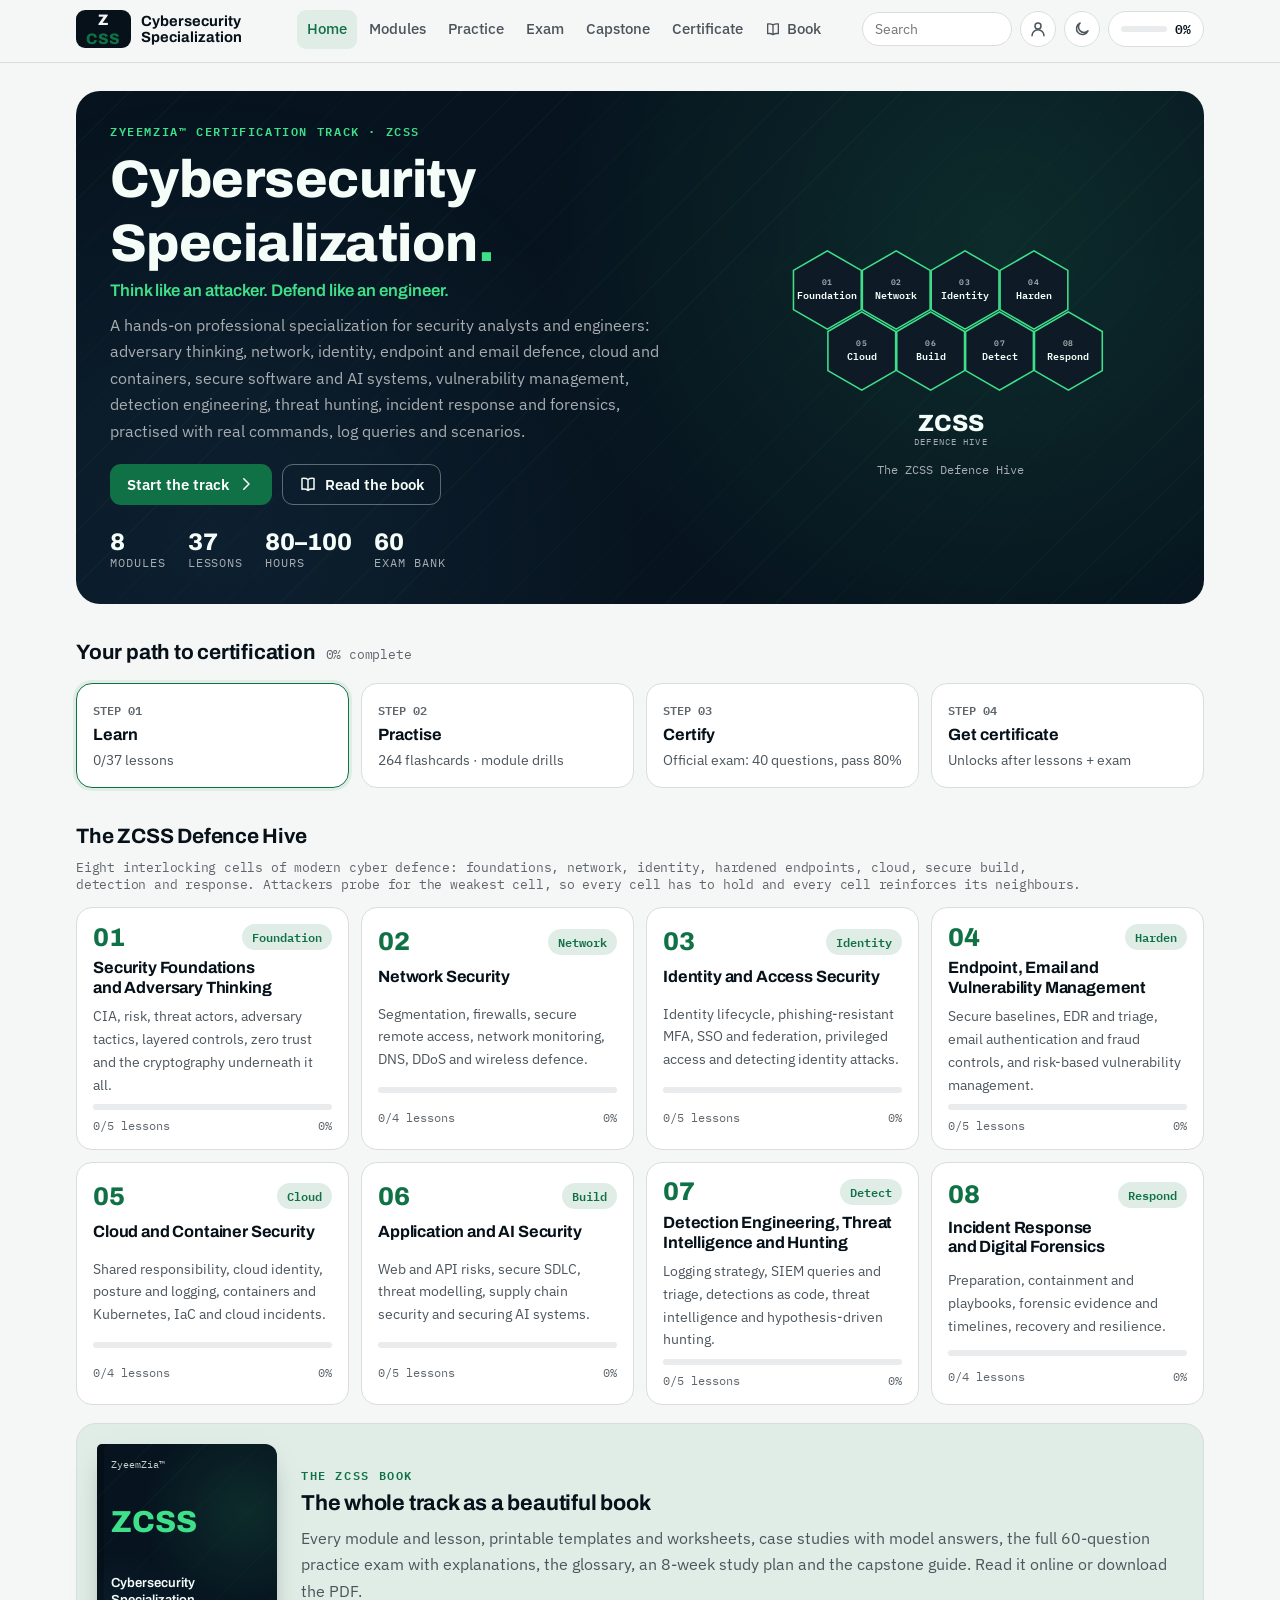
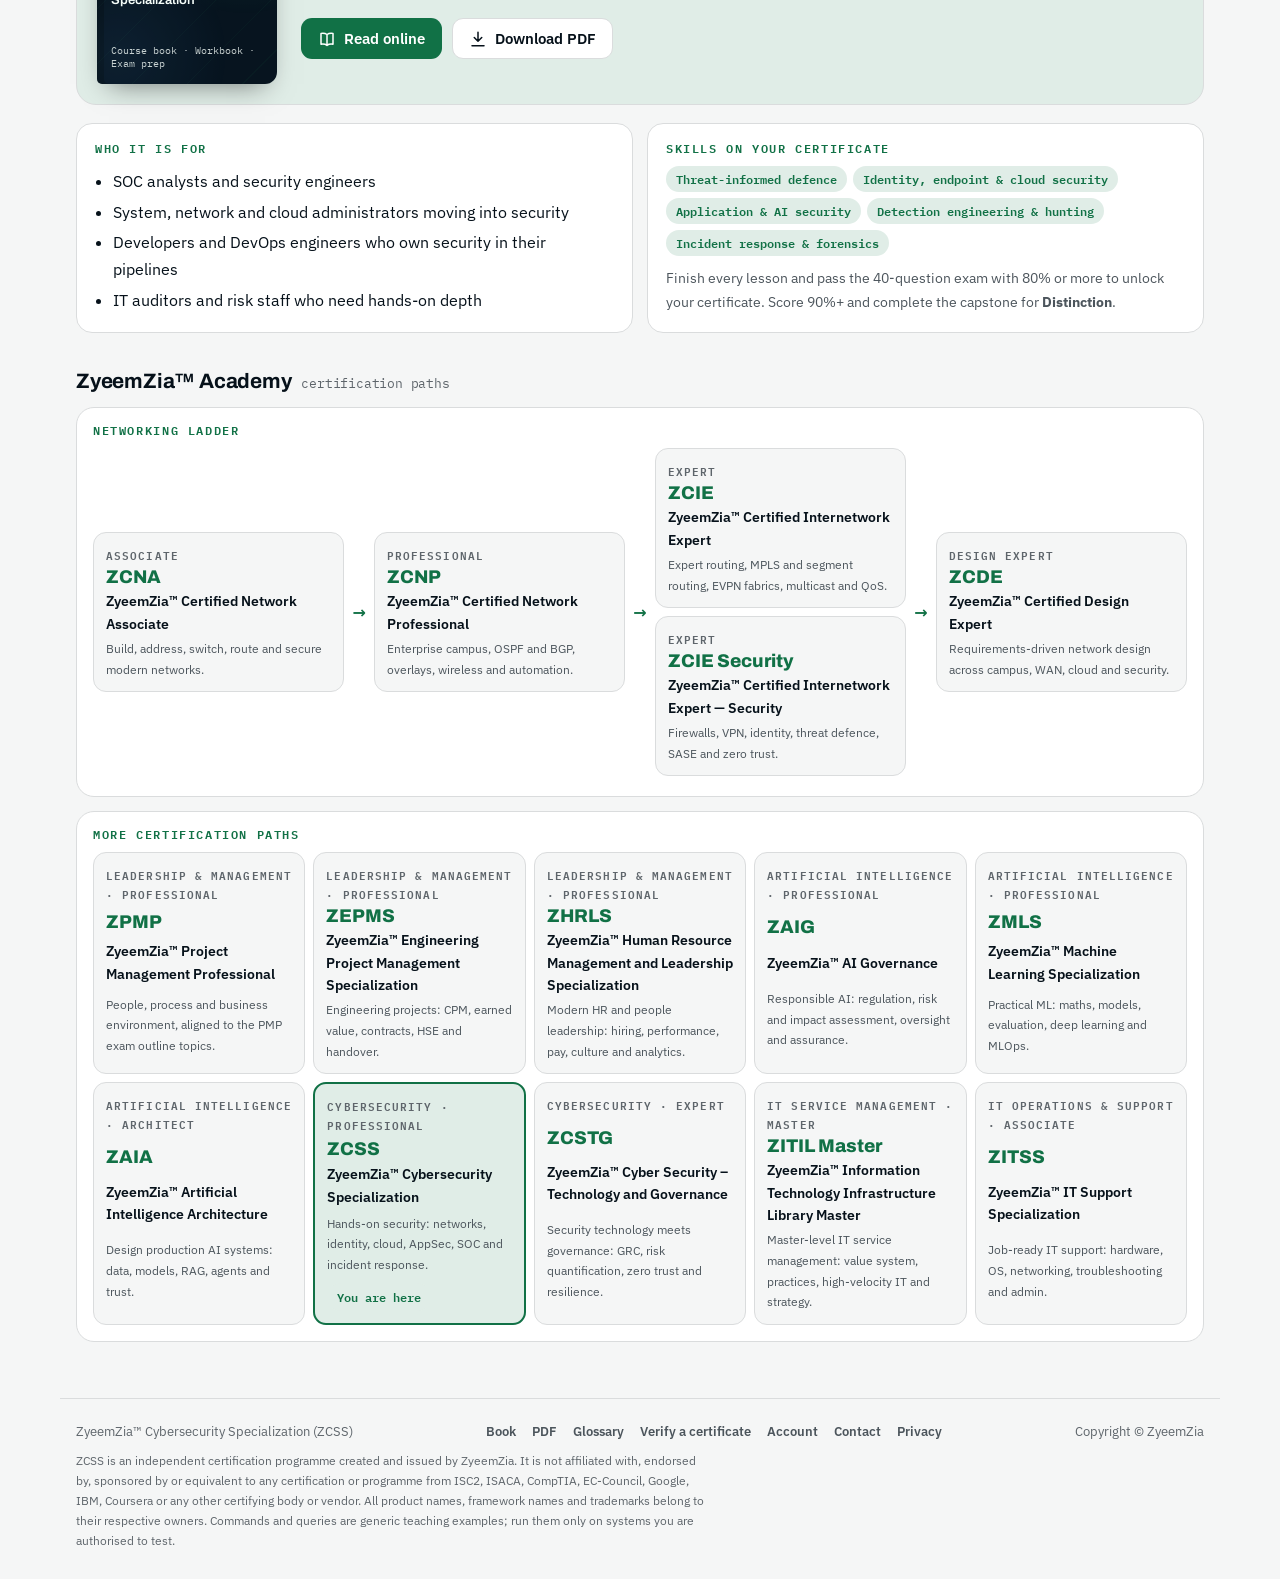
==== index.html @ 27862357 "2026 content refresh: diagrams in lessons and book, key takeaways, faster pages Up-to-date content a" ====
<!doctype html>
<html lang="en">
<head>
<meta charset="utf-8">
<meta name="viewport" content="width=device-width, initial-scale=1, viewport-fit=cover">
<title>ZyeemZia™ Cybersecurity Specialization (ZCSS)</title>
<meta name="description" content="ZyeemZia™ Cybersecurity Specialization (ZCSS): hands-on security for analysts and engineers: networks, identity, cloud, application security, SOC detection, incident response and threat hunting. Free online course, smart book and certificate. Independent programme.">
<meta name="author" content="ZyeemZia">
<meta name="theme-color" content="#07141f">
<link rel="icon" href="favicon.svg" type="image/svg+xml">
<link rel="canonical" href="https://zcss.zyeemzia.com/">
<meta property="og:type" content="website">
<meta property="og:site_name" content="ZyeemZia™ Certification Tracks">
<meta property="og:title" content="ZyeemZia™ Cybersecurity Specialization (ZCSS)">
<meta property="og:description" content="ZyeemZia™ Cybersecurity Specialization (ZCSS): hands-on security for analysts and engineers: networks, identity, cloud, application security, SOC detection, incident response and threat hunting. Free online course, smart book and certificate. Independent programme.">
<meta property="og:url" content="https://zcss.zyeemzia.com/">
<meta property="og:image" content="https://zcss.zyeemzia.com/og-image.png">
<meta property="og:image:width" content="1200">
<meta property="og:image:height" content="630">
<meta name="twitter:card" content="summary_large_image">
<meta name="twitter:image" content="https://zcss.zyeemzia.com/og-image.png">
<script>try{var z=JSON.parse(localStorage.getItem("zcss.v1")||"{}").theme;if(z==="dark"||z==="light")document.documentElement.setAttribute("data-theme",z)}catch(e){}</script>
<link rel="stylesheet" href="fonts.css?v=66d4b9ed12">
<link rel="stylesheet" href="theme.css?v=3387e6bf4c">
<link rel="preload" href="fonts/IBMPlexSans-400-latin-a68a20.woff2" as="font" type="font/woff2" crossorigin>
<link rel="preload" href="fonts/Archivo-600-latin-79dc5e.woff2" as="font" type="font/woff2" crossorigin>
<link rel="stylesheet" href="app.css?v=385b0e401c">
</head>
<body>
<header class="topbar">
  <div class="topbar-in">
    <a class="brand" href="#home" aria-label="ZCSS home"><span class="brand-mark">Z<i>CSS</i></span><span class="brand-text"><b>Cybersecurity Specialization</b><small>ZyeemZia™ Certification Track</small></span></a>
    <nav class="mainnav" id="mainnav" aria-label="Main"></nav>
    <div class="top-tools">
      <form class="search" id="searchForm" role="search"><input id="searchInput" type="search" placeholder="Search" aria-label="Search lessons and terms"></form>
      <a class="icon-btn search-icon" href="#search/" aria-label="Search"><svg viewBox="0 0 24 24" fill="none" stroke="currentColor" stroke-width="2" stroke-linecap="round" aria-hidden="true"><circle cx="11" cy="11" r="7"/><path d="M20 20l-4-4"/></svg></a>
      <a class="icon-btn" id="acctBtn" href="#account" aria-label="Sign in"></a>
      <button class="icon-btn" id="themeBtn" type="button" aria-label="Toggle dark mode"></button>
      <a class="prog-chip" id="progChip" href="#settings" aria-label="Your progress"></a>
    </div>
  </div>
  <div class="read-bar" id="readBar"></div>
</header>
<main id="view" class="view" tabindex="-1"><div class="boot" aria-label="Loading the course"><i></i><i></i><i></i></div></main>
<footer class="site-foot">
  <div class="row"><span>ZyeemZia™ Cybersecurity Specialization (ZCSS)</span><span style="display:flex;gap:16px;flex-wrap:wrap"><a href="book.html" target="_blank" rel="noopener">Book</a><a href="ZCSS-Book.pdf" download>PDF</a><a href="#glossary">Glossary</a><a href="#verify/">Verify a certificate</a><a href="#account">Account</a><a href="#contact">Contact</a><a href="privacy.html">Privacy</a></span><span>Copyright © ZyeemZia</span></div>
  <p class="disc" id="disc"></p>
</footer>
<nav class="tabbar" id="tabbar" aria-label="Main mobile"></nav>
<div class="toast" id="toast" role="status" aria-live="polite" hidden></div>
<script defer src="core.js?v=756f940ff2"></script>
<script defer src="figures.js?v=d0575e00c2"></script>
<script defer src="family.js?v=7f5398b318"></script>
<script defer src="data/track.js?v=8c56081e51"></script>
<script defer src="data/m1-4.js?v=f3a29ea020"></script>
<script defer src="data/m5-8.js?v=4de0c16435"></script>
<script defer src="app.js?v=317a90ee0c"></script>
</body>
</html>
---- fonts.css ----
/* Bundled Google Fonts (SIL Open Font License) for offline use and PDF printing */
@font-face {
  font-family: 'Archivo';
  font-style: normal;
  font-weight: 600;
  font-stretch: 100%;
  font-display: swap;
  src: url(fonts/Archivo-600-latin-ext-20ba07.woff2) format('woff2');
  unicode-range: U+0100-02BA, U+02BD-02C5, U+02C7-02CC, U+02CE-02D7, U+02DD-02FF, U+0304, U+0308, U+0329, U+1D00-1DBF, U+1E00-1E9F, U+1EF2-1EFF, U+2020, U+20A0-20AB, U+20AD-20C4, U+2113, U+2C60-2C7F, U+A720-A7FF;
}
@font-face {
  font-family: 'Archivo';
  font-style: normal;
  font-weight: 600;
  font-stretch: 100%;
  font-display: swap;
  src: url(fonts/Archivo-600-latin-79dc5e.woff2) format('woff2');
  unicode-range: U+0000-00FF, U+0131, U+0152-0153, U+02BB-02BC, U+02C6, U+02DA, U+02DC, U+0304, U+0308, U+0329, U+2000-206F, U+20AC, U+2122, U+2191, U+2193, U+2212, U+2215, U+FEFF, U+FFFD;
}
@font-face {
  font-family: 'Archivo';
  font-style: normal;
  font-weight: 700;
  font-stretch: 100%;
  font-display: swap;
  src: url(fonts/Archivo-600-latin-ext-20ba07.woff2) format('woff2');
  unicode-range: U+0100-02BA, U+02BD-02C5, U+02C7-02CC, U+02CE-02D7, U+02DD-02FF, U+0304, U+0308, U+0329, U+1D00-1DBF, U+1E00-1E9F, U+1EF2-1EFF, U+2020, U+20A0-20AB, U+20AD-20C4, U+2113, U+2C60-2C7F, U+A720-A7FF;
}
@font-face {
  font-family: 'Archivo';
  font-style: normal;
  font-weight: 700;
  font-stretch: 100%;
  font-display: swap;
  src: url(fonts/Archivo-600-latin-79dc5e.woff2) format('woff2');
  unicode-range: U+0000-00FF, U+0131, U+0152-0153, U+02BB-02BC, U+02C6, U+02DA, U+02DC, U+0304, U+0308, U+0329, U+2000-206F, U+20AC, U+2122, U+2191, U+2193, U+2212, U+2215, U+FEFF, U+FFFD;
}
@font-face {
  font-family: 'Archivo';
  font-style: normal;
  font-weight: 800;
  font-stretch: 100%;
  font-display: swap;
  src: url(fonts/Archivo-600-latin-ext-20ba07.woff2) format('woff2');
  unicode-range: U+0100-02BA, U+02BD-02C5, U+02C7-02CC, U+02CE-02D7, U+02DD-02FF, U+0304, U+0308, U+0329, U+1D00-1DBF, U+1E00-1E9F, U+1EF2-1EFF, U+2020, U+20A0-20AB, U+20AD-20C4, U+2113, U+2C60-2C7F, U+A720-A7FF;
}
@font-face {
  font-family: 'Archivo';
  font-style: normal;
  font-weight: 800;
  font-stretch: 100%;
  font-display: swap;
  src: url(fonts/Archivo-600-latin-79dc5e.woff2) format('woff2');
  unicode-range: U+0000-00FF, U+0131, U+0152-0153, U+02BB-02BC, U+02C6, U+02DA, U+02DC, U+0304, U+0308, U+0329, U+2000-206F, U+20AC, U+2122, U+2191, U+2193, U+2212, U+2215, U+FEFF, U+FFFD;
}
@font-face {
  font-family: 'IBM Plex Mono';
  font-style: normal;
  font-weight: 400;
  font-display: swap;
  src: url(fonts/IBMPlexMono-400-latin-ext-7f25d9.woff2) format('woff2');
  unicode-range: U+0100-02BA, U+02BD-02C5, U+02C7-02CC, U+02CE-02D7, U+02DD-02FF, U+0304, U+0308, U+0329, U+1D00-1DBF, U+1E00-1E9F, U+1EF2-1EFF, U+2020, U+20A0-20AB, U+20AD-20C4, U+2113, U+2C60-2C7F, U+A720-A7FF;
}
@font-face {
  font-family: 'IBM Plex Mono';
  font-style: normal;
  font-weight: 400;
  font-display: swap;
  src: url(fonts/IBMPlexMono-400-latin-d196e8.woff2) format('woff2');
  unicode-range: U+0000-00FF, U+0131, U+0152-0153, U+02BB-02BC, U+02C6, U+02DA, U+02DC, U+0304, U+0308, U+0329, U+2000-206F, U+20AC, U+2122, U+2191, U+2193, U+2212, U+2215, U+FEFF, U+FFFD;
}
@font-face {
  font-family: 'IBM Plex Mono';
  font-style: normal;
  font-weight: 600;
  font-display: swap;
  src: url(fonts/IBMPlexMono-600-latin-ext-bf8910.woff2) format('woff2');
  unicode-range: U+0100-02BA, U+02BD-02C5, U+02C7-02CC, U+02CE-02D7, U+02DD-02FF, U+0304, U+0308, U+0329, U+1D00-1DBF, U+1E00-1E9F, U+1EF2-1EFF, U+2020, U+20A0-20AB, U+20AD-20C4, U+2113, U+2C60-2C7F, U+A720-A7FF;
}
@font-face {
  font-family: 'IBM Plex Mono';
  font-style: normal;
  font-weight: 600;
  font-display: swap;
  src: url(fonts/IBMPlexMono-600-latin-9b8270.woff2) format('woff2');
  unicode-range: U+0000-00FF, U+0131, U+0152-0153, U+02BB-02BC, U+02C6, U+02DA, U+02DC, U+0304, U+0308, U+0329, U+2000-206F, U+20AC, U+2122, U+2191, U+2193, U+2212, U+2215, U+FEFF, U+FFFD;
}
@font-face {
  font-family: 'IBM Plex Sans';
  font-style: italic;
  font-weight: 400;
  font-stretch: 100%;
  font-display: swap;
  src: url(fonts/IBMPlexSans-400i-latin-ext-77f5d9.woff2) format('woff2');
  unicode-range: U+0100-02BA, U+02BD-02C5, U+02C7-02CC, U+02CE-02D7, U+02DD-02FF, U+0304, U+0308, U+0329, U+1D00-1DBF, U+1E00-1E9F, U+1EF2-1EFF, U+2020, U+20A0-20AB, U+20AD-20C4, U+2113, U+2C60-2C7F, U+A720-A7FF;
}
@font-face {
  font-family: 'IBM Plex Sans';
  font-style: italic;
  font-weight: 400;
  font-stretch: 100%;
  font-display: swap;
  src: url(fonts/IBMPlexSans-400i-latin-46a3d9.woff2) format('woff2');
  unicode-range: U+0000-00FF, U+0131, U+0152-0153, U+02BB-02BC, U+02C6, U+02DA, U+02DC, U+0304, U+0308, U+0329, U+2000-206F, U+20AC, U+2122, U+2191, U+2193, U+2212, U+2215, U+FEFF, U+FFFD;
}
@font-face {
  font-family: 'IBM Plex Sans';
  font-style: normal;
  font-weight: 400;
  font-stretch: 100%;
  font-display: swap;
  src: url(fonts/IBMPlexSans-400-latin-ext-71c30c.woff2) format('woff2');
  unicode-range: U+0100-02BA, U+02BD-02C5, U+02C7-02CC, U+02CE-02D7, U+02DD-02FF, U+0304, U+0308, U+0329, U+1D00-1DBF, U+1E00-1E9F, U+1EF2-1EFF, U+2020, U+20A0-20AB, U+20AD-20C4, U+2113, U+2C60-2C7F, U+A720-A7FF;
}
@font-face {
  font-family: 'IBM Plex Sans';
  font-style: normal;
  font-weight: 400;
  font-stretch: 100%;
  font-display: swap;
  src: url(fonts/IBMPlexSans-400-latin-a68a20.woff2) format('woff2');
  unicode-range: U+0000-00FF, U+0131, U+0152-0153, U+02BB-02BC, U+02C6, U+02DA, U+02DC, U+0304, U+0308, U+0329, U+2000-206F, U+20AC, U+2122, U+2191, U+2193, U+2212, U+2215, U+FEFF, U+FFFD;
}
@font-face {
  font-family: 'IBM Plex Sans';
  font-style: normal;
  font-weight: 500;
  font-stretch: 100%;
  font-display: swap;
  src: url(fonts/IBMPlexSans-400-latin-ext-71c30c.woff2) format('woff2');
  unicode-range: U+0100-02BA, U+02BD-02C5, U+02C7-02CC, U+02CE-02D7, U+02DD-02FF, U+0304, U+0308, U+0329, U+1D00-1DBF, U+1E00-1E9F, U+1EF2-1EFF, U+2020, U+20A0-20AB, U+20AD-20C4, U+2113, U+2C60-2C7F, U+A720-A7FF;
}
@font-face {
  font-family: 'IBM Plex Sans';
  font-style: normal;
  font-weight: 500;
  font-stretch: 100%;
  font-display: swap;
  src: url(fonts/IBMPlexSans-400-latin-a68a20.woff2) format('woff2');
  unicode-range: U+0000-00FF, U+0131, U+0152-0153, U+02BB-02BC, U+02C6, U+02DA, U+02DC, U+0304, U+0308, U+0329, U+2000-206F, U+20AC, U+2122, U+2191, U+2193, U+2212, U+2215, U+FEFF, U+FFFD;
}
@font-face {
  font-family: 'IBM Plex Sans';
  font-style: normal;
  font-weight: 600;
  font-stretch: 100%;
  font-display: swap;
  src: url(fonts/IBMPlexSans-400-latin-ext-71c30c.woff2) format('woff2');
  unicode-range: U+0100-02BA, U+02BD-02C5, U+02C7-02CC, U+02CE-02D7, U+02DD-02FF, U+0304, U+0308, U+0329, U+1D00-1DBF, U+1E00-1E9F, U+1EF2-1EFF, U+2020, U+20A0-20AB, U+20AD-20C4, U+2113, U+2C60-2C7F, U+A720-A7FF;
}
@font-face {
  font-family: 'IBM Plex Sans';
  font-style: normal;
  font-weight: 600;
  font-stretch: 100%;
  font-display: swap;
  src: url(fonts/IBMPlexSans-400-latin-a68a20.woff2) format('woff2');
  unicode-range: U+0000-00FF, U+0131, U+0152-0153, U+02BB-02BC, U+02C6, U+02DA, U+02DC, U+0304, U+0308, U+0329, U+2000-206F, U+20AC, U+2122, U+2191, U+2193, U+2212, U+2215, U+FEFF, U+FFFD;
}
@font-face {
  font-family: 'IBM Plex Sans';
  font-style: normal;
  font-weight: 700;
  font-stretch: 100%;
  font-display: swap;
  src: url(fonts/IBMPlexSans-400-latin-ext-71c30c.woff2) format('woff2');
  unicode-range: U+0100-02BA, U+02BD-02C5, U+02C7-02CC, U+02CE-02D7, U+02DD-02FF, U+0304, U+0308, U+0329, U+1D00-1DBF, U+1E00-1E9F, U+1EF2-1EFF, U+2020, U+20A0-20AB, U+20AD-20C4, U+2113, U+2C60-2C7F, U+A720-A7FF;
}
@font-face {
  font-family: 'IBM Plex Sans';
  font-style: normal;
  font-weight: 700;
  font-stretch: 100%;
  font-display: swap;
  src: url(fonts/IBMPlexSans-400-latin-a68a20.woff2) format('woff2');
  unicode-range: U+0000-00FF, U+0131, U+0152-0153, U+02BB-02BC, U+02C6, U+02DA, U+02DC, U+0304, U+0308, U+0329, U+2000-206F, U+20AC, U+2122, U+2191, U+2193, U+2212, U+2215, U+FEFF, U+FFFD;
}
@font-face {
  font-family: 'Sora';
  font-style: normal;
  font-weight: 500;
  font-display: swap;
  src: url(fonts/Sora-500-latin-ext-f9e5e3.woff2) format('woff2');
  unicode-range: U+0100-02BA, U+02BD-02C5, U+02C7-02CC, U+02CE-02D7, U+02DD-02FF, U+0304, U+0308, U+0329, U+1D00-1DBF, U+1E00-1E9F, U+1EF2-1EFF, U+2020, U+20A0-20AB, U+20AD-20C4, U+2113, U+2C60-2C7F, U+A720-A7FF;
}
@font-face {
  font-family: 'Sora';
  font-style: normal;
  font-weight: 500;
  font-display: swap;
  src: url(fonts/Sora-500-latin-4fa0aa.woff2) format('woff2');
  unicode-range: U+0000-00FF, U+0131, U+0152-0153, U+02BB-02BC, U+02C6, U+02DA, U+02DC, U+0304, U+0308, U+0329, U+2000-206F, U+20AC, U+2122, U+2191, U+2193, U+2212, U+2215, U+FEFF, U+FFFD;
}
@font-face {
  font-family: 'Sora';
  font-style: normal;
  font-weight: 600;
  font-display: swap;
  src: url(fonts/Sora-500-latin-ext-f9e5e3.woff2) format('woff2');
  unicode-range: U+0100-02BA, U+02BD-02C5, U+02C7-02CC, U+02CE-02D7, U+02DD-02FF, U+0304, U+0308, U+0329, U+1D00-1DBF, U+1E00-1E9F, U+1EF2-1EFF, U+2020, U+20A0-20AB, U+20AD-20C4, U+2113, U+2C60-2C7F, U+A720-A7FF;
}
@font-face {
  font-family: 'Sora';
  font-style: normal;
  font-weight: 600;
  font-display: swap;
  src: url(fonts/Sora-500-latin-4fa0aa.woff2) format('woff2');
  unicode-range: U+0000-00FF, U+0131, U+0152-0153, U+02BB-02BC, U+02C6, U+02DA, U+02DC, U+0304, U+0308, U+0329, U+2000-206F, U+20AC, U+2122, U+2191, U+2193, U+2212, U+2215, U+FEFF, U+FFFD;
}
@font-face {
  font-family: 'Sora';
  font-style: normal;
  font-weight: 700;
  font-display: swap;
  src: url(fonts/Sora-500-latin-ext-f9e5e3.woff2) format('woff2');
  unicode-range: U+0100-02BA, U+02BD-02C5, U+02C7-02CC, U+02CE-02D7, U+02DD-02FF, U+0304, U+0308, U+0329, U+1D00-1DBF, U+1E00-1E9F, U+1EF2-1EFF, U+2020, U+20A0-20AB, U+20AD-20C4, U+2113, U+2C60-2C7F, U+A720-A7FF;
}
@font-face {
  font-family: 'Sora';
  font-style: normal;
  font-weight: 700;
  font-display: swap;
  src: url(fonts/Sora-500-latin-4fa0aa.woff2) format('woff2');
  unicode-range: U+0000-00FF, U+0131, U+0152-0153, U+02BB-02BC, U+02C6, U+02DA, U+02DC, U+0304, U+0308, U+0329, U+2000-206F, U+20AC, U+2122, U+2191, U+2193, U+2212, U+2215, U+FEFF, U+FFFD;
}
@font-face {
  font-family: 'Sora';
  font-style: normal;
  font-weight: 800;
  font-display: swap;
  src: url(fonts/Sora-500-latin-ext-f9e5e3.woff2) format('woff2');
  unicode-range: U+0100-02BA, U+02BD-02C5, U+02C7-02CC, U+02CE-02D7, U+02DD-02FF, U+0304, U+0308, U+0329, U+1D00-1DBF, U+1E00-1E9F, U+1EF2-1EFF, U+2020, U+20A0-20AB, U+20AD-20C4, U+2113, U+2C60-2C7F, U+A720-A7FF;
}
@font-face {
  font-family: 'Sora';
  font-style: normal;
  font-weight: 800;
  font-display: swap;
  src: url(fonts/Sora-500-latin-4fa0aa.woff2) format('woff2');
  unicode-range: U+0000-00FF, U+0131, U+0152-0153, U+02BB-02BC, U+02C6, U+02DA, U+02DC, U+0304, U+0308, U+0329, U+2000-206F, U+20AC, U+2122, U+2191, U+2193, U+2212, U+2215, U+FEFF, U+FFFD;
}
---- theme.css ----
/* ZCSS — "cyber hex": midnight navy, terminal green and electric blue; hex-grid motif. */
:root {
  --bg: #f5f6f6; --surface: #ffffff; --surface-2: #eaebec; --ink: #06111a; --ink-2: #4c555c; --ink-3: #5e656b; --line: #dadcdd;
  --accent: #117146; --accent-ink: #ffffff; --accent-soft: #e0ede7; --accent-2: #1f5f9e; --accent-2-soft: #e0e9f1;
  --good: #1d7a4b; --good-soft: #dcf1e4; --bad: #b42a2a; --bad-soft: #f9e2e0; --warn: #b77800; --warn-soft: #fbefd3; --on-status: #ffffff;
  --hero-bg: #07141f; --hero-ink: #f5fdf9; --hero-ink-2: #a8adb1; --hero-accent: #3ee08a;
  --motif: radial-gradient(circle at 82% 28%, rgba(62,224,138,0.24), transparent 46%), radial-gradient(circle at 12% 88%, rgba(90,176,255,0.16), transparent 42%), repeating-linear-gradient(135deg, transparent 0 38px, rgba(62,224,138,0.07) 38px 39px);
  --sg-line: #39434c; --sg-accent: #3ee08a; --sg-accent-2: #5ab0ff; --sg-node: #0e1b26; --sg-ink: #f5fdf9; --sg-ink-2: #a8adb1;
  --f-display: "Archivo", "IBM Plex Sans", "Segoe UI", sans-serif; --f-body: "IBM Plex Sans", "Segoe UI", system-ui, sans-serif; --f-mono: "IBM Plex Mono", Consolas, monospace;
  --radius: 16px;
}
@media (prefers-color-scheme: dark) {
  :root:not([data-theme="light"]) {
  --bg: #040b11; --surface: #061019; --surface-2: #13202a; --ink: #f3fdf8; --ink-2: #b0b4b7; --ink-3: #868c92; --line: #25303a;
  --accent: #3ee08a; --accent-ink: #040b11; --accent-soft: #103629; --accent-2: #5ab0ff; --accent-2-soft: #122537;
  --good: #5bd39a; --good-soft: #10301f; --bad: #ff7a7a; --bad-soft: #3a1616; --warn: #f2b84c; --warn-soft: #3a2c10; --on-status: #040b11;
  color-scheme: dark;
  }
}
:root[data-theme="dark"] {
  --bg: #040b11; --surface: #061019; --surface-2: #13202a; --ink: #f3fdf8; --ink-2: #b0b4b7; --ink-3: #868c92; --line: #25303a;
  --accent: #3ee08a; --accent-ink: #040b11; --accent-soft: #103629; --accent-2: #5ab0ff; --accent-2-soft: #122537;
  --good: #5bd39a; --good-soft: #10301f; --bad: #ff7a7a; --bad-soft: #3a1616; --warn: #f2b84c; --warn-soft: #3a2c10; --on-status: #040b11;
  color-scheme: dark;
}
.hero h1, .mod-num, .mod-big, .bb-cover b { font-stretch: 112%; }
---- app.css ----
/* ZyeemZia certification engine — site styles. Colours and faces come from theme.css (per track). */
* { box-sizing: border-box; }
[hidden] { display: none !important; }
html { -webkit-text-size-adjust: 100%; }
body { margin: 0; background: var(--bg); color: var(--ink); font: 16px/1.65 var(--f-body); }
a { color: var(--accent); }
button { font: inherit; color: inherit; }
:focus-visible { outline: 3px solid var(--accent-2); outline-offset: 2px; border-radius: 6px; }
h1, h2, h3, h4 { margin: 0; line-height: 1.2; text-wrap: balance; font-family: var(--f-display); letter-spacing: -.01em; }
p { margin: 0; }
code { font: .9em var(--f-mono); background: var(--surface-2); padding: 1px 6px; border-radius: 5px; }
.muted { color: var(--ink-2); }
.eyebrow { font: 600 .72rem/1.2 var(--f-mono); letter-spacing: .14em; text-transform: uppercase; color: var(--accent); }

/* ---------- chrome ---------- */
.topbar { position: sticky; top: 0; padding-top: env(safe-area-inset-top, 0px); z-index: 30; background: color-mix(in srgb, var(--bg) 88%, transparent); backdrop-filter: blur(10px) saturate(1.3); -webkit-backdrop-filter: blur(10px) saturate(1.3); border-bottom: 1px solid var(--line); }
.topbar-in { max-width: 1160px; margin: 0 auto; display: flex; align-items: center; gap: 16px; padding-block: 10px; padding-left: max(16px, env(safe-area-inset-left, 0px)); padding-right: max(16px, env(safe-area-inset-right, 0px)); }
.brand { display: flex; align-items: center; gap: 10px; text-decoration: none; color: var(--ink); flex-shrink: 0; }
.brand-mark { height: 38px; padding: 0 10px; display: grid; place-items: center; background: var(--ink); color: var(--bg); font: 800 .95rem var(--f-display); letter-spacing: .04em; border-radius: 9px; }
.brand-mark i { font-style: normal; color: var(--accent); }
.brand-text { display: flex; flex-direction: column; line-height: 1.15; }
.brand-text b { font: 700 .92rem var(--f-display); }
.brand-text small { font: 500 .7rem var(--f-mono); color: var(--ink-2); letter-spacing: .04em; }
.mainnav { display: flex; gap: 2px; margin-left: 8px; }
.mainnav a { text-decoration: none; color: var(--ink-2); padding: 7px 10px; border-radius: 9px; font-weight: 500; font-size: .93rem; white-space: nowrap; display: inline-flex; gap: 6px; align-items: center; }
.mainnav a:hover { background: var(--surface-2); color: var(--ink); }
.mainnav a[aria-current="page"] { color: var(--accent); background: var(--accent-soft); }
.mainnav svg { width: 16px; height: 16px; }
.top-tools { margin-left: auto; display: flex; gap: 8px; align-items: center; }
.icon-btn { width: 36px; height: 36px; border-radius: 50%; border: 1px solid var(--line); background: var(--surface); display: grid; place-items: center; cursor: pointer; color: var(--ink-2); }
.icon-btn svg, .btn svg, .tabbar svg { width: 18px; height: 18px; }
.prog-chip { display: inline-flex; align-items: center; gap: 8px; text-decoration: none; color: var(--ink); font: 600 .82rem var(--f-mono); background: var(--surface); border: 1px solid var(--line); padding: 6px 12px; border-radius: 999px; font-variant-numeric: tabular-nums; white-space: nowrap; }
.prog-chip i { width: 46px; height: 6px; border-radius: 9px; background: var(--surface-2); overflow: hidden; display: inline-block; }
.prog-chip i b { display: block; height: 100%; background: var(--accent); }
.read-bar { height: 3px; width: 100%; background: var(--accent); transform: scaleX(0); transform-origin: 0 50%; transition: transform .15s; }
.tabbar { display: none; }
.view { max-width: 1160px; margin: 0 auto; outline: none; padding-block: 28px 56px; padding-left: max(16px, env(safe-area-inset-left, 0px)); padding-right: max(16px, env(safe-area-inset-right, 0px)); }
.site-foot { max-width: 1160px; margin: 0 auto; padding-block: 22px 28px; padding-left: max(16px, env(safe-area-inset-left, 0px)); padding-right: max(16px, env(safe-area-inset-right, 0px)); border-top: 1px solid var(--line); color: var(--ink-3); font-size: .82rem; display: grid; gap: 8px; }
.site-foot .row { display: flex; gap: 8px 18px; flex-wrap: wrap; justify-content: space-between; }
.site-foot a { color: var(--ink-2); text-decoration: none; font-weight: 600; }
.site-foot .disc { font-size: .76rem; max-width: 90ch; }

/* ---------- common ---------- */
.btn { display: inline-flex; align-items: center; justify-content: center; gap: 8px; border: 1px solid var(--line); background: var(--surface); color: var(--ink); padding: 10px 16px; border-radius: 11px; cursor: pointer; font-weight: 600; text-decoration: none; font-size: .95rem; line-height: 1.25; }
.btn:hover { border-color: var(--ink-3); }
.btn-primary { background: var(--accent); color: var(--accent-ink); border-color: transparent; }
.btn-primary:hover { filter: brightness(1.07); border-color: transparent; }
.btn-dark { background: var(--ink); color: var(--bg); border-color: transparent; }
.btn-ghost { background: none; border-color: transparent; color: var(--ink-2); }
.btn-sm { padding: 6px 11px; font-size: .85rem; border-radius: 9px; }
.btn[disabled] { opacity: .45; cursor: not-allowed; }
.chip { display: inline-flex; align-items: center; gap: 5px; padding: 3px 10px; border-radius: 999px; font: 600 .76rem var(--f-mono); background: var(--surface-2); color: var(--ink-2); white-space: nowrap; }
.chip.ok { background: var(--good-soft); color: var(--good); }
.chip.acc { background: var(--accent-soft); color: var(--accent); }
.chips { display: flex; flex-wrap: wrap; gap: 6px; }
.card { background: var(--surface); border: 1px solid var(--line); border-radius: var(--radius); }
.page-head { display: grid; gap: 6px; margin-bottom: 22px; }
.page-title { font-size: clamp(1.7rem, 3.4vw, 2.4rem); }
.section-title { font-size: 1.3rem; margin: 36px 0 14px; display: flex; align-items: baseline; gap: 10px; flex-wrap: wrap; }
.section-title small { font: 500 .8rem var(--f-mono); color: var(--ink-3); }
.bar { height: 6px; border-radius: 9px; background: var(--surface-2); overflow: hidden; }
.bar > i { display: block; height: 100%; background: var(--accent); }
.empty { text-align: center; padding: 48px 20px; color: var(--ink-2); border: 1px dashed var(--line); border-radius: 18px; }

/* ---------- home ---------- */
.hero { position: relative; overflow: hidden; display: grid; grid-template-columns: minmax(0, 1.15fr) minmax(0, .85fr); gap: 28px; align-items: center; padding: 34px; border-radius: 24px; background: var(--hero-bg); color: var(--hero-ink); }
.hero .motif { position: absolute; inset: 0; pointer-events: none; opacity: .5; background: var(--motif); }
.hero > *:not(.motif) { position: relative; min-width: 0; }
.hero .eyebrow { color: var(--hero-accent); }
.hero h1 { font-size: clamp(2rem, 4.6vw, 3.3rem); font-weight: 800; margin: 10px 0 6px; color: var(--hero-ink); }
.hero h1 span { color: var(--hero-accent); }
.hero .tag { font: 600 1.05rem var(--f-display); color: var(--hero-accent); }
.hero .lead { color: var(--hero-ink-2); max-width: 58ch; margin-top: 12px; }
.hero-actions { display: flex; gap: 10px; flex-wrap: wrap; margin-top: 20px; }
.hero .btn:not(.btn-primary) { background: transparent; color: var(--hero-ink); border-color: color-mix(in srgb, var(--hero-ink) 35%, transparent); }
.hero-stats { display: flex; gap: 22px; flex-wrap: wrap; margin-top: 24px; }
.hero-stats div { display: grid; }
.hero-stats b { font: 800 1.5rem var(--f-display); color: var(--hero-ink); font-variant-numeric: tabular-nums; }
.hero-stats span { font: 500 .74rem var(--f-mono); color: var(--hero-ink-2); text-transform: uppercase; letter-spacing: .08em; }
.hero-sig { display: grid; justify-items: center; gap: 8px; }
.hero-sig .sg { width: 100%; max-width: 360px; height: auto; }
.hero-sig figcaption { font: 500 .78rem var(--f-mono); color: var(--hero-ink-2); text-align: center; }

.path { display: grid; grid-template-columns: repeat(4, minmax(0, 1fr)); gap: 12px; margin-top: 18px; }
.path-step { padding: 16px; border-radius: 16px; background: var(--surface); border: 1px solid var(--line); display: grid; gap: 6px; position: relative; }
.path-step .n { font: 700 .74rem var(--f-mono); color: var(--ink-3); }
.path-step b { font: 700 1.02rem var(--f-display); }
.path-step small { color: var(--ink-2); font-size: .85rem; }
.path-step.done { border-color: var(--good); }
.path-step.done .n { color: var(--good); }
.path-step.now { border-color: var(--accent); box-shadow: 0 0 0 3px var(--accent-soft); }

.mod-grid { display: grid; grid-template-columns: repeat(4, minmax(0, 1fr)); gap: 12px; }
.mod-card { display: grid; gap: 8px; padding: 16px; border-radius: 16px; background: var(--surface); border: 1px solid var(--line); text-decoration: none; color: var(--ink); transition: transform .15s, border-color .15s; min-width: 0; }
.mod-card:hover { transform: translateY(-2px); border-color: var(--accent); }
.mod-top { display: flex; justify-content: space-between; align-items: center; }
.mod-num { font: 800 1.6rem/1 var(--f-display); color: var(--accent); }
.mod-card h3 { font-size: 1.02rem; }
.mod-card p { font-size: .86rem; color: var(--ink-2); }
.mod-card .meta { display: flex; justify-content: space-between; font: 500 .74rem var(--f-mono); color: var(--ink-3); }
.book-banner { display: grid; grid-template-columns: 180px minmax(0, 1fr); gap: 24px; align-items: center; padding: 20px; border-radius: 20px; background: var(--accent-soft); border: 1px solid var(--line); margin-top: 18px; }
.bb-cover { aspect-ratio: 3/4; border-radius: 5px 12px 12px 5px; background: var(--hero-bg); color: var(--hero-ink); padding: 14px; display: flex; flex-direction: column; justify-content: space-between; text-decoration: none; box-shadow: inset 7px 0 0 rgba(0,0,0,.25), 0 12px 26px -12px rgba(0,0,0,.5); position: relative; overflow: hidden; transition: transform .2s; }
.bb-cover:hover { transform: rotate(-2deg) translateY(-3px); }
.bb-cover .motif { position: absolute; inset: 0; background: var(--motif); opacity: .5; }
.bb-cover > *:not(.motif) { position: relative; }
.bb-cover b { font: 800 1.9rem/1 var(--f-display); color: var(--hero-accent); }
.bb-cover span { font: 600 .82rem/1.3 var(--f-display); }
.bb-cover small { font: 500 .62rem var(--f-mono); opacity: .8; }
.bb-text { display: grid; gap: 8px; min-width: 0; }
.bb-text h2 { font-size: 1.35rem; }
.two { display: grid; grid-template-columns: minmax(0, 1fr) minmax(0, 1fr); gap: 14px; }
.list-card { padding: 18px; display: grid; gap: 10px; }
.list-card ul { margin: 0; padding-left: 18px; display: grid; gap: 4px; }

/* ---------- module & lesson ---------- */
.crumbs { display: flex; gap: 8px; align-items: center; font-size: .85rem; color: var(--ink-2); flex-wrap: wrap; }
.crumbs a { color: var(--ink-2); text-decoration: none; }
.mod-hero { padding: 26px; border-radius: 20px; background: var(--surface); border: 1px solid var(--line); display: grid; grid-template-columns: auto minmax(0, 1fr); gap: 22px; margin: 14px 0 22px; align-items: start; }
.mod-big { font: 800 4rem/1 var(--f-display); color: var(--accent); }
.outcomes { margin: 12px 0 0; padding: 0; list-style: none; display: grid; gap: 6px; }
.outcomes li { display: flex; gap: 10px; }
.outcomes li::before { content: ""; width: 8px; height: 8px; margin-top: .6em; flex-shrink: 0; background: var(--accent); border-radius: 2px; }
.lesson-list { display: grid; gap: 10px; }
.lesson-row { display: grid; grid-template-columns: 54px minmax(0, 1fr) auto; gap: 14px; align-items: center; padding: 14px 16px; border-radius: 14px; background: var(--surface); border: 1px solid var(--line); text-decoration: none; color: var(--ink); }
.lesson-row:hover { border-color: var(--accent); }
.lesson-row .ln { font: 700 1.15rem var(--f-mono); color: var(--ink-3); text-align: center; }
.lesson-row.done .ln { color: var(--good); }
.lesson-row b { font-family: var(--f-display); }
.lesson-row small { display: block; color: var(--ink-2); }
.lesson { max-width: 840px; margin: 0 auto; }
.lesson-head { margin: 14px 0 22px; padding: 24px; border-radius: 20px; background: var(--surface); border: 1px solid var(--line); border-top: 5px solid var(--accent); }
.lesson-head h1 { font-size: clamp(1.5rem, 3.2vw, 2.1rem); margin: 6px 0; }
.objectives { margin: 12px 0 0; padding: 12px 14px; list-style: none; display: grid; gap: 6px; background: var(--surface-2); border-radius: 12px; font-size: .95rem; }
.objectives li::before { content: "→ "; color: var(--accent); font-weight: 700; }
.blocks { display: grid; gap: 18px; }
.blk-title { font-size: 1.12rem; margin-bottom: 8px; }
.b-text { font-size: 1.04rem; }
.callout { padding: 14px 16px; border-radius: 14px; border-left: 4px solid var(--c); background: color-mix(in srgb, var(--c) 9%, var(--surface)); }
.callout .ct { font: 700 .72rem var(--f-mono); letter-spacing: .12em; text-transform: uppercase; color: var(--c); display: block; margin-bottom: 4px; }
.callout b.h { display: block; font-family: var(--f-display); margin-bottom: 2px; }
.callout.insight { --c: var(--accent-2); } .callout.warning { --c: var(--bad); } .callout.example { --c: var(--good); } .callout.pro { --c: var(--accent); } .callout.definition { --c: var(--ink-2); }
.keypoints { padding: 16px 18px; border-radius: 14px; background: var(--surface); border: 1px solid var(--line); }
.keypoints ul { margin: 0; padding: 0; list-style: none; display: grid; gap: 8px; }
.keypoints li { display: grid; grid-template-columns: 22px minmax(0, 1fr); }
.keypoints li::before { content: "✓"; color: var(--accent); font-weight: 800; }
.tbl { overflow-x: auto; border: 1px solid var(--line); border-radius: 14px; background: var(--surface); }
table { width: 100%; border-collapse: collapse; font-size: .93rem; }
th, td { text-align: left; padding: 9px 12px; border-bottom: 1px solid var(--line); vertical-align: top; }
th { background: var(--surface-2); font: 600 .78rem var(--f-mono); letter-spacing: .04em; color: var(--ink-2); text-transform: uppercase; }
tr:last-child td { border-bottom: 0; }
.steps { margin: 0; padding: 0; list-style: none; counter-reset: st; display: grid; gap: 10px; }
.steps li { counter-increment: st; display: grid; grid-template-columns: 38px minmax(0, 1fr); gap: 12px; padding: 12px 14px; border-radius: 14px; background: var(--surface); border: 1px solid var(--line); }
.steps li::before { content: counter(st, decimal-leading-zero); font: 700 .95rem var(--f-mono); color: var(--accent); padding-top: 2px; }
.steps b { font-family: var(--f-display); display: block; }
.fw { display: grid; grid-template-columns: repeat(auto-fill, minmax(200px, 1fr)); gap: 10px; }
.fw-card { padding: 14px; border-radius: 14px; background: var(--surface); border: 1px solid var(--line); display: grid; gap: 4px; align-content: start; }
.fw-card .lab { font: 800 .82rem var(--f-mono); color: var(--accent-ink); background: var(--accent); justify-self: start; padding: 2px 8px; border-radius: 6px; }
.fw-card b { font-family: var(--f-display); }
.fw-card p { font-size: .9rem; color: var(--ink-2); }
.cmp { display: grid; grid-template-columns: repeat(var(--n), minmax(0, 1fr)); gap: 10px; }
.cmp-col { padding: 14px; border-radius: 14px; background: var(--surface); border: 1px solid var(--line); }
.cmp-col h4 { font-size: 1rem; padding-bottom: 8px; margin-bottom: 8px; border-bottom: 2px solid var(--accent); }
.cmp-col ul { margin: 0; padding-left: 18px; display: grid; gap: 4px; font-size: .92rem; }
.flow { display: flex; gap: 0; overflow-x: auto; padding: 4px 2px 8px; }
.flow-i { flex: 1 1 0; min-width: 130px; padding: 12px; background: var(--surface); border: 1px solid var(--line); border-radius: 12px; position: relative; display: grid; gap: 4px; align-content: start; }
.flow-i + .flow-i { margin-left: 22px; }
.flow-i + .flow-i::before { content: ""; position: absolute; left: -19px; top: 50%; width: 16px; height: 2px; background: var(--accent); }
.flow-i + .flow-i::after { content: ""; position: absolute; left: -7px; top: calc(50% - 4px); border: 5px solid transparent; border-left-color: var(--accent); }
.flow-i b { font: 700 .92rem var(--f-display); }
.flow-i span { font-size: .82rem; color: var(--ink-2); }
.flow-i .k { font: 700 .7rem var(--f-mono); color: var(--accent); }
.layers { display: grid; gap: 6px; }
.layer { display: grid; grid-template-columns: 170px minmax(0, 1fr); border-radius: 12px; overflow: hidden; border: 1px solid var(--line); background: var(--surface); }
.layer > b { background: color-mix(in srgb, var(--accent) calc(var(--d) * 1%), var(--surface)); color: var(--ink); padding: 10px 12px; font: 700 .88rem var(--f-display); display: flex; align-items: center; }
.layer .parts { display: flex; flex-wrap: wrap; gap: 6px; padding: 8px 10px; align-items: center; }
.layer .parts span { font: 500 .8rem var(--f-mono); padding: 3px 9px; border-radius: 7px; background: var(--surface-2); border: 1px solid var(--line); }
.formula { display: grid; grid-template-columns: repeat(auto-fill, minmax(230px, 1fr)); gap: 10px; }
.fm { padding: 14px; border-radius: 14px; background: var(--surface); border: 1px solid var(--line); display: grid; gap: 4px; }
.fm small { font: 600 .72rem var(--f-mono); color: var(--ink-3); text-transform: uppercase; letter-spacing: .08em; }
.fm code { font-size: 1rem; background: var(--accent-soft); color: var(--ink); padding: 6px 10px; justify-self: start; max-width: 100%; overflow-wrap: anywhere; white-space: normal; }
.fm p { font-size: .88rem; color: var(--ink-2); }
.case { border-radius: 16px; border: 1px solid var(--line); background: var(--surface); overflow: hidden; }
.case-h { padding: 12px 16px; background: var(--ink); color: var(--bg); display: flex; gap: 10px; align-items: center; }
.case-h b { font-family: var(--f-display); }
.case-b { padding: 16px; display: grid; gap: 10px; }
.case-b ol { margin: 0; padding-left: 20px; display: grid; gap: 4px; }
.reveal { border-top: 1px dashed var(--line); padding-top: 10px; }
.scenario { border-radius: 16px; border: 2px solid var(--accent-2); background: var(--surface); padding: 16px; display: grid; gap: 12px; }
.sc-opts { display: grid; gap: 8px; }
.sc-opt { text-align: left; border: 1.5px solid var(--line); background: var(--bg); border-radius: 12px; padding: 11px 14px; cursor: pointer; display: grid; gap: 4px; }
.sc-opt:hover:not([disabled]) { border-color: var(--accent-2); }
.sc-opt .fb { font-size: .88rem; color: var(--ink-2); }
.sc-opt.best { border-color: var(--good); background: var(--good-soft); }
.sc-opt.weak { border-color: var(--bad); background: var(--bad-soft); }
.sc-opt[disabled] { cursor: default; }
.checklist { padding: 16px; border-radius: 16px; background: var(--surface); border: 1px solid var(--line); display: grid; gap: 8px; }
.ck { display: flex; gap: 10px; align-items: flex-start; cursor: pointer; }
.ck input { width: 19px; height: 19px; margin-top: 3px; accent-color: var(--accent); flex-shrink: 0; }
.template { border-radius: 16px; border: 1px solid var(--line); background: var(--surface); overflow: hidden; }
.tp-h { padding: 12px 16px; display: flex; justify-content: space-between; gap: 10px; align-items: center; flex-wrap: wrap; background: var(--accent-soft); }
.tp-h b { font-family: var(--f-display); }
.template .tbl { border: 0; border-radius: 0; }
.template td[contenteditable] { background: var(--bg); min-width: 90px; }
.template td[contenteditable]:focus { outline: 2px solid var(--accent); outline-offset: -2px; }
.template tr.ex td { color: var(--ink-2); font-style: italic; }
.reflection { padding: 16px; border-radius: 16px; background: var(--surface); border: 1px dashed var(--ink-3); display: grid; gap: 8px; }
.reflection textarea { width: 100%; min-height: 96px; border-radius: 10px; border: 1px solid var(--line); background: var(--bg); color: var(--ink); padding: 10px; font: inherit; resize: vertical; }
.terms { display: grid; grid-template-columns: repeat(auto-fill, minmax(230px, 1fr)); gap: 8px; }
.term { padding: 12px 14px; border-radius: 12px; background: var(--surface); border: 1px solid var(--line); }
.term b { font-family: var(--f-display); display: block; color: var(--accent); }
.term span { font-size: .9rem; color: var(--ink-2); }
.quiz { border-radius: 18px; border: 2px solid var(--accent); background: var(--surface); padding: 18px; display: grid; gap: 14px; }
.quiz-top { display: flex; justify-content: space-between; align-items: center; gap: 10px; flex-wrap: wrap; }
.dots { display: flex; gap: 5px; flex-wrap: wrap; }
.dots i { width: 10px; height: 10px; border-radius: 50%; background: var(--surface-2); }
.dots i.ok { background: var(--good); } .dots i.no { background: var(--bad); } .dots i.cur { outline: 2px solid var(--accent); outline-offset: 1px; }
.q-text { font-size: 1.08rem; font-weight: 600; }
.opts { display: grid; gap: 8px; }
.opt { text-align: left; border: 1.5px solid var(--line); background: var(--bg); border-radius: 12px; padding: 11px 14px; cursor: pointer; display: grid; grid-template-columns: 28px minmax(0, 1fr); gap: 10px; align-items: start; }
.opt:hover:not([disabled]) { border-color: var(--accent); }
.opt .k { width: 26px; height: 26px; border-radius: 50%; background: var(--surface-2); display: grid; place-items: center; font: 700 .78rem var(--f-mono); }
.opt.ok { border-color: var(--good); background: var(--good-soft); } .opt.ok .k { background: var(--good); color: var(--on-status, #fff); }
.opt.no { border-color: var(--bad); background: var(--bad-soft); } .opt.no .k { background: var(--bad); color: var(--on-status, #fff); }
.opt.sel { border-color: var(--accent); background: var(--accent-soft); } .opt.sel .k { background: var(--accent); color: var(--accent-ink); }
.opt[disabled] { cursor: default; }
.explain { font-size: .93rem; padding: 10px 12px; border-radius: 10px; background: var(--surface-2); }
.q-foot { display: flex; justify-content: flex-end; gap: 8px; flex-wrap: wrap; }
.q-result { text-align: center; display: grid; gap: 8px; justify-items: center; padding: 8px 0; }
.big-num { font: 800 3rem/1 var(--f-display); color: var(--accent); font-variant-numeric: tabular-nums; }
.lesson-foot { margin-top: 28px; padding-top: 20px; border-top: 1px solid var(--line); display: flex; justify-content: space-between; gap: 10px; flex-wrap: wrap; align-items: center; }
.done-banner { display: inline-flex; gap: 8px; align-items: center; padding: 10px 14px; border-radius: 12px; background: var(--good-soft); color: var(--good); font-weight: 700; }

/* ---------- exam ---------- */
.exam-wrap { max-width: 860px; margin: 0 auto; display: grid; gap: 16px; }
.exam-bar { position: sticky; top: calc(env(safe-area-inset-top, 0px) + 62px); z-index: 5; display: flex; justify-content: space-between; align-items: center; gap: 10px; flex-wrap: wrap; padding: 10px 14px; border-radius: 14px; background: var(--surface); border: 1px solid var(--line); font: 600 .9rem var(--f-mono); }
.timer.low { color: var(--bad); }
.qmap { display: grid; grid-template-columns: repeat(auto-fill, minmax(34px, 1fr)); gap: 5px; }
.qmap button { height: 32px; border-radius: 8px; border: 1px solid var(--line); background: var(--bg); cursor: pointer; font: 600 .78rem var(--f-mono); }
.qmap button.ans { background: var(--accent-soft); border-color: var(--accent); }
.qmap button.flag { box-shadow: inset 0 -3px 0 var(--warn); }
.qmap button.cur { outline: 2px solid var(--ink); }
.qmap button.ok { background: var(--good-soft); border-color: var(--good); } .qmap button.no { background: var(--bad-soft); border-color: var(--bad); }
.rules { display: grid; grid-template-columns: repeat(4, minmax(0, 1fr)); gap: 10px; }
.rules div { padding: 14px; border-radius: 14px; background: var(--surface); border: 1px solid var(--line); }
.rules b { display: block; font: 800 1.5rem var(--f-display); color: var(--accent); }
.rules span { font-size: .85rem; color: var(--ink-2); }
.breakdown { display: grid; gap: 8px; }
.bd-row { display: grid; grid-template-columns: 140px minmax(0, 1fr) 60px; gap: 10px; align-items: center; font-size: .9rem; }
.bd-row .bar > i { background: var(--accent-2); }
.verdict { padding: 22px; border-radius: 20px; text-align: center; display: grid; gap: 8px; justify-items: center; }
.verdict.pass { background: var(--good-soft); } .verdict.fail { background: var(--bad-soft); }

/* ---------- capstone & certificate ---------- */
.rubric-tbl td { cursor: pointer; }
.rubric-tbl td.sel { background: var(--accent-soft); outline: 2px solid var(--accent); outline-offset: -2px; }
.req { display: grid; gap: 8px; }
.req-i { display: grid; grid-template-columns: 30px minmax(0, 1fr) auto; gap: 10px; align-items: center; padding: 12px 14px; border-radius: 12px; background: var(--surface); border: 1px solid var(--line); }
.req-i .st { width: 26px; height: 26px; border-radius: 50%; display: grid; place-items: center; background: var(--surface-2); color: var(--ink-3); font-weight: 800; }
.req-i.ok .st { background: var(--good); color: var(--on-status, #fff); }
.cert-tools { display: flex; gap: 10px; flex-wrap: wrap; align-items: end; margin: 16px 0; }
.cert-tools label { display: grid; gap: 4px; font: 600 .78rem var(--f-mono); color: var(--ink-2); flex: 1 1 260px; }
.cert-tools input { padding: 11px 14px; border-radius: 11px; border: 1px solid var(--line); background: var(--surface); color: var(--ink); font: 16px var(--f-body); }
.cert-canvas { width: 100%; height: auto; border-radius: 14px; box-shadow: 0 16px 40px -18px rgba(0,0,0,.45); display: block; }
.cred { font: 600 .9rem var(--f-mono); }

/* ---------- flashcards / glossary ---------- */
.fc { max-width: 620px; margin: 0 auto; display: grid; gap: 14px; }
.card3d { perspective: 1200px; cursor: pointer; }
.card3d-in { position: relative; min-height: 260px; transition: transform .5s cubic-bezier(.2,.8,.2,1); transform-style: preserve-3d; }
.card3d.flip .card3d-in { transform: rotateY(180deg); }
.face { position: absolute; inset: 0; backface-visibility: hidden; -webkit-backface-visibility: hidden; border-radius: 20px; background: var(--surface); border: 1px solid var(--line); display: grid; place-items: center; padding: 24px; text-align: center; }
.face.back { transform: rotateY(180deg); background: var(--accent-soft); }
.face b { font: 800 1.7rem var(--f-display); }
.face p { font-size: 1.05rem; }
.fc-actions { display: grid; grid-template-columns: repeat(3, minmax(0, 1fr)); gap: 10px; }
.gl-list { display: grid; gap: 8px; }
.gl-letter { font: 800 1.4rem var(--f-display); color: var(--accent); margin-top: 14px; }
.search-in { width: 100%; max-width: 460px; padding: 11px 16px; border-radius: 999px; border: 1px solid var(--line); background: var(--surface); color: var(--ink); font: 15px var(--f-body); }

/* ---------- signature diagram ---------- */
.sg text { font-family: var(--f-mono); }
.sg-loop text, .sg-trust text { text-anchor: middle; }
.sg-ring { fill: none; stroke: var(--sg-line); stroke-width: 2; stroke-dasharray: 3 6; }
.sg-arc { fill: none; stroke: var(--sg-accent); stroke-width: 2.5; }
.sg-arrow { fill: var(--sg-accent); }
.sg-node circle { fill: var(--sg-node); stroke: var(--sg-accent); stroke-width: 2; transition: transform .15s; }
.sg-node.done circle { fill: var(--sg-accent); }
.sg-node.done text { fill: var(--sg-node); }
.sg-node .sg-n { font-size: 11px; fill: var(--sg-ink-2); font-weight: 600; }
.sg-node .sg-c { font-size: 12px; fill: var(--sg-ink); font-weight: 700; }
a.sg-node:hover circle, a.sg-layer:hover rect { stroke-width: 3.5; }
.sg-title { font: 800 30px var(--f-display) !important; fill: var(--sg-ink); }
.sg-sub { font-size: 12px; fill: var(--sg-ink-2); letter-spacing: .12em; text-transform: uppercase; }
.sg-layer rect { fill: var(--sg-node); stroke: var(--sg-accent); stroke-width: 1.5; }
.sg-layer.done rect { fill: color-mix(in srgb, var(--sg-accent) 30%, var(--sg-node)); }
.sg-layer .sg-n { font-size: 11px; fill: var(--sg-ink-2); }
.sg-layer .sg-c { font-size: 13px; font-weight: 700; fill: var(--sg-ink); }
.sg-layer .sg-t { font-size: 10.5px; fill: var(--sg-ink-2); }
.sg-trust rect { fill: none; stroke: var(--sg-accent-2); stroke-width: 2.5; stroke-dasharray: 8 5; }
.sg-trust.done rect { stroke-dasharray: none; }
.sg-trust text { font-size: 11.5px; font-weight: 700; fill: var(--sg-accent-2); }

.toast { position: fixed; left: 50%; transform: translateX(-50%); bottom: calc(24px + env(safe-area-inset-bottom, 0px)); z-index: 70; background: var(--ink); color: var(--bg); padding: 10px 18px; border-radius: 12px; font-size: .92rem; max-width: calc(100% - 32px); }
.confetti { position: fixed; inset: 0; width: 100%; height: 100%; pointer-events: none; z-index: 80; }

@media (max-width: 1080px) {
  .mainnav a { padding: 7px 7px; font-size: .88rem; }
  .brand-text { display: none; }
  .mod-grid { grid-template-columns: repeat(2, minmax(0, 1fr)); }
}
@media (max-width: 860px) {
  .mainnav { display: none; }
  .tabbar { display: grid; grid-template-columns: repeat(5, minmax(0, 1fr)); position: fixed; left: 0; right: 0; bottom: 0; z-index: 40; background: var(--surface); border-top: 1px solid var(--line); padding-bottom: env(safe-area-inset-bottom, 0px); padding-left: env(safe-area-inset-left, 0px); padding-right: env(safe-area-inset-right, 0px); }
  .tabbar a { display: flex; flex-direction: column; align-items: center; gap: 2px; padding: 8px 2px 7px; text-decoration: none; color: var(--ink-2); font-size: .7rem; font-weight: 600; }
  .tabbar a[aria-current="page"] { color: var(--accent); }
  .site-foot { padding-bottom: calc(84px + env(safe-area-inset-bottom, 0px)); }
  .toast { bottom: calc(80px + env(safe-area-inset-bottom, 0px)); }
  .hero { grid-template-columns: 1fr; padding: 24px; }
  .path, .rules { grid-template-columns: repeat(2, minmax(0, 1fr)); }
  .two { grid-template-columns: 1fr; }
}
@media (max-width: 560px) {
  .mod-grid { grid-template-columns: 1fr; }
  .book-banner { grid-template-columns: 1fr; justify-items: center; text-align: center; }
  .bb-cover { width: 160px; }
  .book-banner .hero-actions { justify-content: center; }
  .cmp { grid-template-columns: 1fr; }
  .layer { grid-template-columns: 1fr; }
  .mod-hero { grid-template-columns: 1fr; }
  .bd-row { grid-template-columns: 90px minmax(0, 1fr) 46px; }
  .prog-chip i { display: none; }
}
@media (prefers-reduced-motion: reduce) { *, *::before, *::after { animation: none !important; transition: none !important; scroll-behavior: auto !important; } }
.search input { width: 150px; padding: 7px 12px; border-radius: 999px; border: 1px solid var(--line); background: var(--surface); color: var(--ink); font: 14px var(--f-body); }
@media (max-width: 1240px) { .search { display: none; } }
/* keep wide diagrams and tables scrolling inside their own box on small screens */
.blocks { grid-template-columns: minmax(0, 1fr); }
.blocks > *, .lesson, .case-b, .scenario, .quiz, .exam-wrap > * { min-width: 0; }
.b-text, .callout, .keypoints, .term, .fw-card p, .q-text, .opt, .q-result, .steps li, .cmp-col li, .scn, .case { overflow-wrap: anywhere; }
.quiz-top > * { min-width: 0; }

/* ---------- CLI labs ---------- */
.cli-win { border-radius: 14px; overflow: hidden; border: 1px solid #1f2633; background: #0d1117; box-shadow: 0 10px 24px -16px rgba(0,0,0,.6); }
.cli-bar { display: flex; align-items: center; gap: 7px; padding: 8px 12px; background: #161b22; color: #9da7b3; font: 600 .78rem var(--f-mono); }
.cli-bar i { width: 11px; height: 11px; border-radius: 50%; background: #ff5f56; } .cli-bar i:nth-child(2) { background: #ffbd2e; } .cli-bar i:nth-child(3) { background: #27c93f; }
.cli-bar span { margin-left: 8px; flex: 1; min-width: 0; overflow: hidden; text-overflow: ellipsis; white-space: nowrap; }
.cli-bar .cli-copy { background: #21262d; color: #c9d1d9; border-color: #30363d; }
.cli-body { margin: 0; padding: 14px 16px; overflow-x: auto; font: .86rem/1.6 var(--f-mono); color: #c9d1d9; }
.cli-body .c { color: #7d8590; font-style: italic; } .cli-body .p { color: #7ee787; }
.cli-note { font-size: .88rem; color: var(--ink-2); margin-top: 6px; }
/* ---------- subnet calculator ---------- */
.tool-subnet { padding: 18px; border-radius: 16px; border: 2px solid var(--accent-2); background: var(--surface); display: grid; gap: 12px; }
.sn-in { display: grid; gap: 4px; font: 600 .78rem var(--f-mono); color: var(--ink-2); max-width: 340px; }
.sn-in input { padding: 11px 14px; border-radius: 11px; border: 1px solid var(--line); background: var(--bg); color: var(--ink); font: 600 1.05rem var(--f-mono); }
.sn-grid { display: grid; grid-template-columns: repeat(auto-fill, minmax(170px, 1fr)); gap: 8px; }
.sn-grid div { padding: 10px 12px; border-radius: 10px; background: var(--surface-2); display: grid; gap: 2px; min-width: 0; }
.sn-grid small { font: 600 .7rem var(--f-mono); color: var(--ink-3); text-transform: uppercase; letter-spacing: .06em; }
.sn-grid b { font: 600 .95rem var(--f-mono); overflow-wrap: anywhere; }
/* ---------- academy ladder ---------- */
.academy { display: grid; grid-template-columns: minmax(0, 2.4fr) minmax(0, 1fr); gap: 14px; }
.ac-path { padding: 16px; border-radius: 18px; background: var(--surface); border: 1px solid var(--line); display: grid; gap: 10px; min-width: 0; }
.ac-ladder { display: flex; align-items: stretch; gap: 8px; overflow-x: auto; padding-bottom: 4px; }
.ac-tier { display: grid; gap: 8px; flex: 1 1 0; min-width: 150px; }
.ac-arrow { align-self: center; color: var(--accent); font-weight: 800; }
.ac-other { flex-direction: column; }
.ac-card { display: grid; gap: 3px; padding: 12px; border-radius: 13px; border: 1px solid var(--line); background: var(--bg); text-decoration: none; color: var(--ink); transition: border-color .15s, transform .15s; }
.ac-card:hover { border-color: var(--accent); transform: translateY(-2px); }
.ac-card.me { border: 2px solid var(--accent); background: var(--accent-soft); }
.ac-card.soon { border-style: dashed; opacity: .78; cursor: default; }
.ac-card.soon:hover { border-color: var(--line); transform: none; }
.ac-card.soon b { color: var(--ink-2); }
.ac-card.soon .chip { justify-self: start; }
.ac-card b { font: 800 1.15rem var(--f-display); color: var(--accent); }
.ac-lv { font: 600 .68rem var(--f-mono); text-transform: uppercase; letter-spacing: .1em; color: var(--ink-3); }
.ac-n { font-size: .85rem; font-weight: 600; }
.ac-card small { font-size: .78rem; color: var(--ink-2); }
.ac-card .chip { justify-self: start; margin-top: 4px; }
@media (max-width: 860px) { .academy { grid-template-columns: 1fr; } }
/* ---------- new signature diagrams ---------- */
.sg-cable { fill: none; stroke: var(--sg-line); stroke-width: 6; stroke-linecap: round; }
.sg-pulse { stroke: var(--sg-accent); stroke-width: 2.5; stroke-dasharray: 6 14; animation: sgflow 1.6s linear infinite; }
@keyframes sgflow { to { stroke-dashoffset: -40; } }
.sg-node rect, .sg-node polygon { fill: var(--sg-node); stroke: var(--sg-accent); stroke-width: 2; }
.sg-node.done rect, .sg-node.done polygon { fill: color-mix(in srgb, var(--sg-accent) 35%, var(--sg-node)); }
.sg-path text, .sg-hex text, .sg-blueprint text { text-anchor: middle; }
.sg-path .sg-n, .sg-hex .sg-n, .sg-blueprint .sg-n { font-size: 10px; fill: var(--sg-ink-2); letter-spacing: .08em; }
.sg-path .sg-c, .sg-hex .sg-c, .sg-blueprint .sg-c { font-size: 12.5px; font-weight: 700; fill: var(--sg-ink); }
a.sg-node:hover rect, a.sg-node:hover polygon { stroke-width: 3.5; }
.sg-dim { stroke: var(--sg-accent-2); stroke-width: 1.2; }
.sg-grid { stroke: var(--sg-line); stroke-width: 1.2; stroke-dasharray: 3 3; }
.sg-sheet .sg-tb { fill: none; stroke: var(--sg-accent-2); stroke-width: 1; }

/* ---------- polish: smoothness, phones, accessibility ---------- */
.view.enter { animation: viewIn .22s cubic-bezier(.2,.7,.2,1); }
@keyframes viewIn { from { opacity: 0; transform: translateY(6px); } to { opacity: 1; transform: none; } }
.boot { display: grid; gap: 14px; padding-top: 8px; }
.boot i { display: block; height: 18px; border-radius: 9px; background: linear-gradient(90deg, var(--surface-2) 0, var(--surface) 50%, var(--surface-2) 100%) 0 0 / 200% 100%; animation: shimmer 1.2s linear infinite; }
.boot i:first-child { height: 220px; border-radius: 22px; }
.boot i:nth-child(3) { width: 70%; }
@keyframes shimmer { to { background-position: -200% 0; } }
.search-icon { display: none; }
@media (max-width: 1240px) { .search-icon { display: grid; } }
.search-page { display: flex; gap: 8px; flex-wrap: wrap; margin-top: 8px; }
.search-page .search-in { flex: 1 1 240px; max-width: 520px; }
.rub-btn { all: unset; display: block; width: 100%; cursor: pointer; border-radius: 6px; padding: 2px 0; }
.rub-btn:focus-visible { outline: 3px solid var(--accent-2); outline-offset: 2px; }
.rubric-tbl td { padding: 0; } .rubric-tbl td > .rub-btn { padding: 9px 12px; box-sizing: border-box; }
.rubric-tbl td:first-child { padding: 9px 12px; }
.q-text[tabindex="-1"]:focus, .big-num[tabindex="-1"]:focus { outline: none; }
.exam-bar { transition: box-shadow .2s; }
@media (max-width: 860px) {
  .exam-bar { top: calc(env(safe-area-inset-top, 0px) + 58px); }
}
@media (max-width: 560px) {
  .lesson-row { grid-template-columns: 40px minmax(0, 1fr); gap: 10px; }
  .lesson-row > .chip { grid-column: 2; justify-self: start; }
  .lesson-row .ln { font-size: 1rem; }
}
@media (prefers-reduced-motion: reduce) { .view.enter, .boot i, .sg-pulse { animation: none; } }
.sg-paused .sg-pulse { animation-play-state: paused; }

/* ---------- official exam, claim and verification ---------- */
.exam-modes { margin: 16px 0; }
.exam-modes .list-card { display: flex; flex-direction: column; gap: 10px; }
.exam-modes .hero-actions { margin-top: auto; }
.claim { margin: 16px 0; border: 2px solid var(--good); }
.claim p { margin: 6px 0 4px; }
.cert-name { flex: 1 1 100%; margin: 0; }
.vf-big { font-size: clamp(2.2rem, 7vw, 3.4rem); }
dl.vf { display: grid; grid-template-columns: max-content minmax(0, 1fr); gap: 10px 20px; margin: 0; }
dl.vf dt { font: 600 .78rem var(--f-mono); color: var(--ink-3); text-transform: uppercase; letter-spacing: .04em; padding-top: 3px; }
dl.vf dd { margin: 0; font-weight: 600; overflow-wrap: anywhere; }
@media (max-width: 560px) { dl.vf { grid-template-columns: minmax(0, 1fr); gap: 2px; } dl.vf dd { margin-bottom: 10px; } }

/* ---------- account ---------- */
#acctBtn { overflow: hidden; }
#acctBtn img { width: 28px; height: 28px; border-radius: 50%; display: block; }
.acct-ini { display: inline-grid; place-items: center; width: 56px; height: 56px; border-radius: 50%; background: var(--accent); color: var(--accent-ink); font: 700 1.4rem var(--f-display); }
.acct-ini.sm { width: 28px; height: 28px; font-size: .85rem; }
.acct-card { display: grid; gap: 12px; }
.acct-who { display: flex; gap: 14px; align-items: center; min-width: 0; }
.acct-who img { border-radius: 50%; flex: none; }
.acct-who > div { min-width: 0; overflow-wrap: anywhere; }
.gsi-slot { min-height: 44px; display: flex; align-items: center; }
/* Google's button frame is a light document: match its colour scheme so dark mode shows no white box */
.gsi-slot iframe { color-scheme: light; }

/* long track names wrap to at most two lines instead of pushing the header tools off-screen */
.brand-text { min-width: 0; }
.brand-text b { max-width: 12em; display: -webkit-box; -webkit-line-clamp: 2; -webkit-box-orient: vertical; overflow: hidden; }
@media (max-width: 1280px) { .brand-text b { max-width: 9em; } .brand-text small { display: none; } }

/* Academy: networking ladder across the full width, other paths as compact card grids (no stretched, empty cards) */
.academy { grid-template-columns: minmax(0, 1fr); align-items: start; }

.ac-ladder { align-items: center; }
.ac-tier { align-content: center; }
.ac-grid { display: grid; grid-template-columns: repeat(auto-fill, minmax(min(100%, 200px), 1fr)); gap: 8px; }
/* phones and tablets: the networking ladder runs top to bottom instead of scrolling sideways */
@media (max-width: 860px) {
  .ac-ladder { flex-direction: column; align-items: stretch; overflow: visible; }
  .ac-tier { min-width: 0; }
  .ac-arrow { transform: rotate(90deg); line-height: 1; }
}

/* ---------- Diagrams (figures.js): topology, sequence, packet, cycle, chart, timeline, matrix, tree ---------- */
.fig { margin: 0; background: var(--surface); border: 1px solid var(--line); border-radius: var(--radius, 16px); padding: 16px 18px 14px; }
.fig > figcaption { margin-top: 10px; font-size: .86rem; color: var(--ink-2); line-height: 1.5; }
.fig-scroll { overflow-x: auto; overflow-y: hidden; -webkit-overflow-scrolling: touch; }
.fig svg { display: block; width: 100%; height: auto; margin: 0 auto; font-family: var(--f-body); overflow: visible; }
.fig text { fill: var(--ink); }
.fig .halo { paint-order: stroke; stroke: var(--surface); stroke-width: 5px; stroke-linejoin: round; }
.fig .arw { fill: var(--ink-2); stroke: none; }
/* topology */
.fig .ic { fill: none; stroke: var(--accent); stroke-width: 1.8; stroke-linecap: round; stroke-linejoin: round; }
.fig .ic .f-soft { fill: var(--accent-soft); }
.fig .ic .f-ac { fill: var(--accent); stroke: none; }
.fig .k-firewall .ic, .fig .k-shield .ic, .fig .k-vault .ic { stroke: var(--warn); }
.fig .k-firewall .f-soft, .fig .k-shield .f-soft, .fig .k-vault .f-soft { fill: var(--warn-soft); }
.fig .k-attacker .ic { stroke: var(--bad); } .fig .k-attacker .f-soft { fill: var(--bad-soft); }
.fig .k-cloud .ic, .fig .k-model .ic { stroke: var(--accent-2); } .fig .k-cloud .f-soft, .fig .k-model .f-soft { fill: var(--accent-2-soft); } .fig .k-model .f-ac { fill: var(--accent-2); }
.fig .lbl { font-size: 13px; font-weight: 700; text-anchor: middle; }
.fig .sub { font: 11px var(--f-mono); fill: var(--ink-2); text-anchor: middle; }
.fig .lnk { stroke: var(--ink-3); stroke-width: 2.2; fill: none; }
.fig .lnk.dashed { stroke-dasharray: 7 5; } .fig .lnk.wireless { stroke-dasharray: 2 6; stroke-linecap: round; }
.fig .lnk.tunnel { stroke: var(--accent-2); stroke-width: 3; stroke-dasharray: 10 6; } .fig .lnk.bold { stroke-width: 4.5; } .fig .lnk.attack { stroke: var(--bad); stroke-dasharray: 7 5; }
.fig .lnk-t { font: 10.5px var(--f-mono); fill: var(--ink-2); text-anchor: middle; }
.fig .lnk-e { font: 600 10px var(--f-mono); fill: var(--accent); text-anchor: middle; }
.fig .zone rect { fill: var(--surface-2); stroke: var(--line); stroke-width: 1.5; stroke-dasharray: 6 5; }
.fig .zone.t-accent rect { fill: var(--accent-soft); stroke: var(--accent); } .fig .zone.t-warn rect { fill: var(--warn-soft); stroke: var(--warn); }
.fig .zone.t-bad rect { fill: var(--bad-soft); stroke: var(--bad); } .fig .zone.t-good rect { fill: var(--good-soft); stroke: var(--good); }
.fig .zone-t { font: 700 10px var(--f-mono); letter-spacing: .1em; text-transform: uppercase; fill: var(--ink-2); }
/* sequence */
.fig .life { stroke: var(--line); stroke-width: 2; stroke-dasharray: 4 5; }
.fig .actor { fill: var(--accent-soft); stroke: var(--accent); stroke-width: 1.5; }
.fig .actor-t { font-size: 13px; font-weight: 700; text-anchor: middle; }
.fig .msg { stroke: var(--ink-2); stroke-width: 2; fill: none; } .fig .msg.reply { stroke-dasharray: 6 4; }
.fig .msg-t { font-size: 12.5px; font-weight: 600; text-anchor: middle; }
.fig .msg-n { font: 10.5px var(--f-mono); fill: var(--ink-3); text-anchor: middle; }
.fig .seq-n { fill: var(--accent); } .fig .seq-nt { font: 700 9.5px var(--f-mono); fill: var(--accent-ink); text-anchor: middle; }
/* packet */
.fig .pk { fill: var(--accent-soft); stroke: var(--surface); stroke-width: 2; } .fig .pk.alt { fill: var(--surface-2); }
.fig .pk-t { font-weight: 700; text-anchor: middle; } .fig .pk-b { font: 9.5px var(--f-mono); fill: var(--ink-3); text-anchor: middle; }
.fig .bit-t { font: 10px var(--f-mono); fill: var(--ink-3); } .fig .bit-k { stroke: var(--line); stroke-width: 1; }
/* cycle */
.fig .cyc-ring { fill: none; stroke: var(--line); stroke-width: 1; stroke-dasharray: 2 6; }
.fig .cyc-arc { fill: none; stroke: var(--accent); stroke-width: 2.4; stroke-linecap: round; } .fig-cycle .arw { fill: var(--accent); }
.fig .cyc-p { fill: var(--surface); stroke: var(--accent); stroke-width: 1.8; }
.fig .cyc-t { font-size: 13px; font-weight: 700; text-anchor: middle; }
.fig .cyc-n { fill: var(--accent); } .fig .cyc-nt { font: 700 11px var(--f-mono); fill: var(--accent-ink); text-anchor: middle; }
.fig .cyc-c { fill: var(--accent-soft); } .fig .cyc-ct { font-size: 14px; font-weight: 800; fill: var(--accent); text-anchor: middle; }
.fig-legend { margin: 12px 0 0; padding-left: 1.4em; display: grid; gap: 4px; font-size: .9rem; color: var(--ink-2); }
.fig-legend b { color: var(--ink); }
/* chart */
.fig .grid { stroke: var(--line); stroke-width: 1; } .fig .grid.zero { stroke: var(--ink-3); }
.fig .ax-t { font: 11px var(--f-mono); fill: var(--ink-2); text-anchor: middle; } .fig .ax-l { font: 600 11px var(--f-body); fill: var(--ink-2); text-anchor: middle; }
.fig .val { font: 600 10.5px var(--f-mono); fill: var(--ink); text-anchor: middle; } .fig .lg-t { font-size: 12px; fill: var(--ink-2); }
.fig .cbar.s0, .fig .dot.s0 { fill: var(--accent); } .fig .cbar.s1, .fig .dot.s1 { fill: var(--accent-2); } .fig .cbar.s2, .fig .dot.s2 { fill: var(--warn); } .fig .cbar.s3, .fig .dot.s3 { fill: var(--ink-3); }
.fig .ln { fill: none; stroke-width: 2.6; stroke-linejoin: round; } .fig .ln.s0 { stroke: var(--accent); } .fig .ln.s1 { stroke: var(--accent-2); } .fig .ln.s2 { stroke: var(--warn); } .fig .ln.s3 { stroke: var(--ink-3); }
/* timeline */
.tl { list-style: none; margin: 0; padding: 22px 0 0; display: grid; grid-template-columns: repeat(var(--n), minmax(0, 1fr)); gap: 14px; position: relative; }
.tl::before { content: ""; position: absolute; left: 6px; right: 6px; top: 7px; height: 3px; border-radius: 3px; background: linear-gradient(90deg, var(--accent), var(--accent-2)); }
.tl li { position: relative; min-width: 0; }
.tl li::before { content: ""; position: absolute; top: -21px; left: 0; width: 11px; height: 11px; border-radius: 50%; background: var(--surface); border: 3px solid var(--accent); }
.tl-when { display: block; font: 700 .72rem var(--f-mono); letter-spacing: .06em; color: var(--accent); text-transform: uppercase; }
.tl b { display: block; font-family: var(--f-display); font-size: .95rem; line-height: 1.3; margin: 2px 0 3px; }
.tl p { margin: 0; font-size: .86rem; color: var(--ink-2); line-height: 1.45; }
.tl.tl-v { grid-template-columns: minmax(0, 1fr); padding: 0 0 0 26px; gap: 12px; }
.tl.tl-v::before { left: 6px; right: auto; top: 4px; bottom: 4px; width: 3px; height: auto; background: linear-gradient(180deg, var(--accent), var(--accent-2)); }
.tl.tl-v li::before { left: -25px; top: 3px; }
/* matrix */
.mx { display: grid; grid-template-columns: 26px minmax(0, 1fr); gap: 6px 8px; }
.mx-y { display: flex; align-items: center; justify-content: center; }
.mx-y span { writing-mode: vertical-rl; transform: rotate(180deg); font: 700 .7rem var(--f-mono); letter-spacing: .1em; text-transform: uppercase; color: var(--ink-3); white-space: nowrap; }
.mx-grid { display: grid; grid-template-columns: minmax(0, 1fr) minmax(0, 1fr); gap: 8px; }
.mx-q { border: 1px solid var(--line); border-radius: 12px; padding: 12px 14px; background: var(--surface-2); min-width: 0; }
.mx-q.q1 { background: var(--accent-soft); border-color: var(--accent); }
.mx-q b { display: block; font-family: var(--f-display); font-size: .95rem; margin-bottom: 4px; }
.mx-q ul { margin: 0; padding-left: 1.1em; font-size: .86rem; color: var(--ink-2); line-height: 1.45; }
.mx-x { grid-column: 2; text-align: center; font: 700 .7rem var(--f-mono); letter-spacing: .1em; text-transform: uppercase; color: var(--ink-3); }
/* tree */
.tree, .tree ul { list-style: none; margin: 0; padding: 0; display: flex; justify-content: center; }
/* as wide as the space allows, never narrower than its words; wider trees scroll from the left edge */
.tree { width: fit-content; min-width: 100%; margin: 0 auto; }
.tree ul { padding-top: 18px; position: relative; }
.tree ul::before { content: ""; position: absolute; top: 0; left: 50%; height: 18px; border-left: 2px solid var(--line); }
.tree li { position: relative; padding: 18px 5px 0; display: flex; flex-direction: column; align-items: center; flex: 1 1 0; }
.tree li::before, .tree li::after { content: ""; position: absolute; top: 0; right: 50%; width: 50%; height: 18px; border-top: 2px solid var(--line); }
.tree li::after { right: auto; left: 50%; border-left: 2px solid var(--line); }
.tree li:first-child::before, .tree li:last-child::after { border: 0; }
.tree li:last-child::before { border-right: 2px solid var(--line); border-radius: 0 8px 0 0; }
.tree li:first-child::after { border-radius: 8px 0 0 0; }
.tree li:only-child::before { display: none; } .tree li:only-child::after { border-top: 0; border-radius: 0; }
.tree > li { padding-top: 0; } .tree > li::before, .tree > li::after { display: none; }
.tr-n { border: 1px solid var(--line); background: var(--surface-2); border-radius: 10px; padding: 8px 10px; text-align: center; max-width: 230px; }
.tr-n b { display: block; font-family: var(--f-display); font-size: .88rem; line-height: 1.25; }
.tr-n span { display: block; font-size: .76rem; color: var(--ink-2); line-height: 1.35; margin-top: 2px; }
.tr-n.d0 { background: var(--accent); border-color: transparent; } .tr-n.d0 b, .tr-n.d0 span { color: var(--accent-ink); }
.tr-n.d1 { background: var(--accent-soft); border-color: var(--accent); }
@media (max-width: 700px) {
  .fig { padding: 12px 12px 10px; }
  .tl:not(.tl-v) { grid-template-columns: minmax(0, 1fr); padding: 0 0 0 26px; gap: 12px; }
  .tl:not(.tl-v)::before { left: 6px; right: auto; top: 4px; bottom: 4px; width: 3px; height: auto; background: linear-gradient(180deg, var(--accent), var(--accent-2)); }
  .tl:not(.tl-v) li::before { left: -25px; top: 3px; }
}
/* phones: hierarchy trees become an indented outline instead of scrolling sideways */
@media (max-width: 600px) {
  .tree { min-width: 0; display: block; }
  .tree ul { display: block; padding: 0 0 0 14px; }
  .tree ul::before { display: none; }
  .tree li { display: block; padding: 6px 0 0 18px; }
  .tree > li { padding: 0; }
  .tree li::before, .tree li:first-child::before, .tree li:last-child::before, .tree li:only-child::before { display: block; content: ""; position: absolute; left: 0; right: auto; top: 0; width: 13px; height: 25px; border: 0; border-left: 2px solid var(--line); border-bottom: 2px solid var(--line); border-radius: 0 0 0 8px; }
  .tree li:not(:last-child)::after { display: block; content: ""; position: absolute; left: 0; right: auto; top: 0; bottom: 0; width: 0; height: auto; border: 0; border-left: 2px solid var(--line); border-radius: 0; }
  .tree li:last-child::after { display: none; }
  .tree > li::before, .tree > li::after { display: none !important; }
  .tr-n { display: inline-block; text-align: left; max-width: 100%; }
}
.fig:has(.fig-scroll.more)::after { content: "↔  Swipe sideways to see the whole diagram"; display: block; margin-top: 8px; font: 600 .72rem var(--f-mono); letter-spacing: .04em; color: var(--ink-3); }
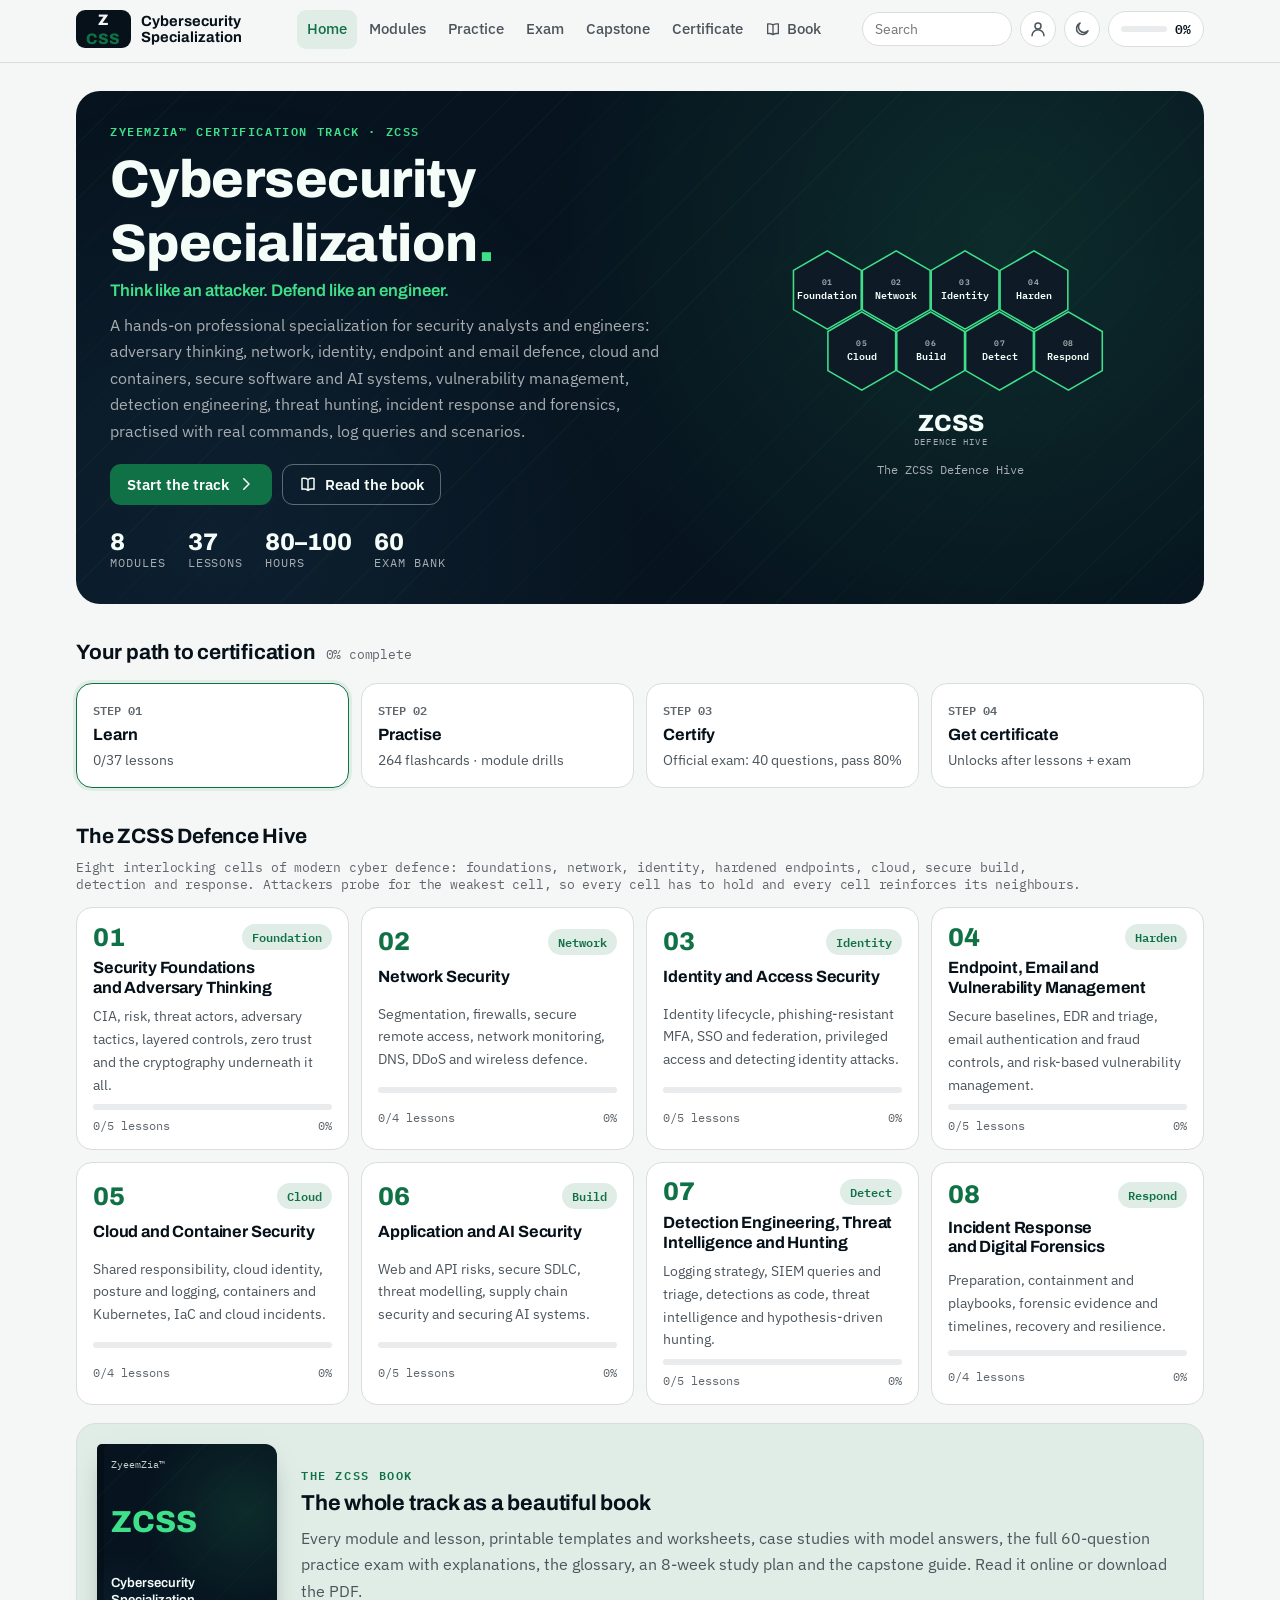
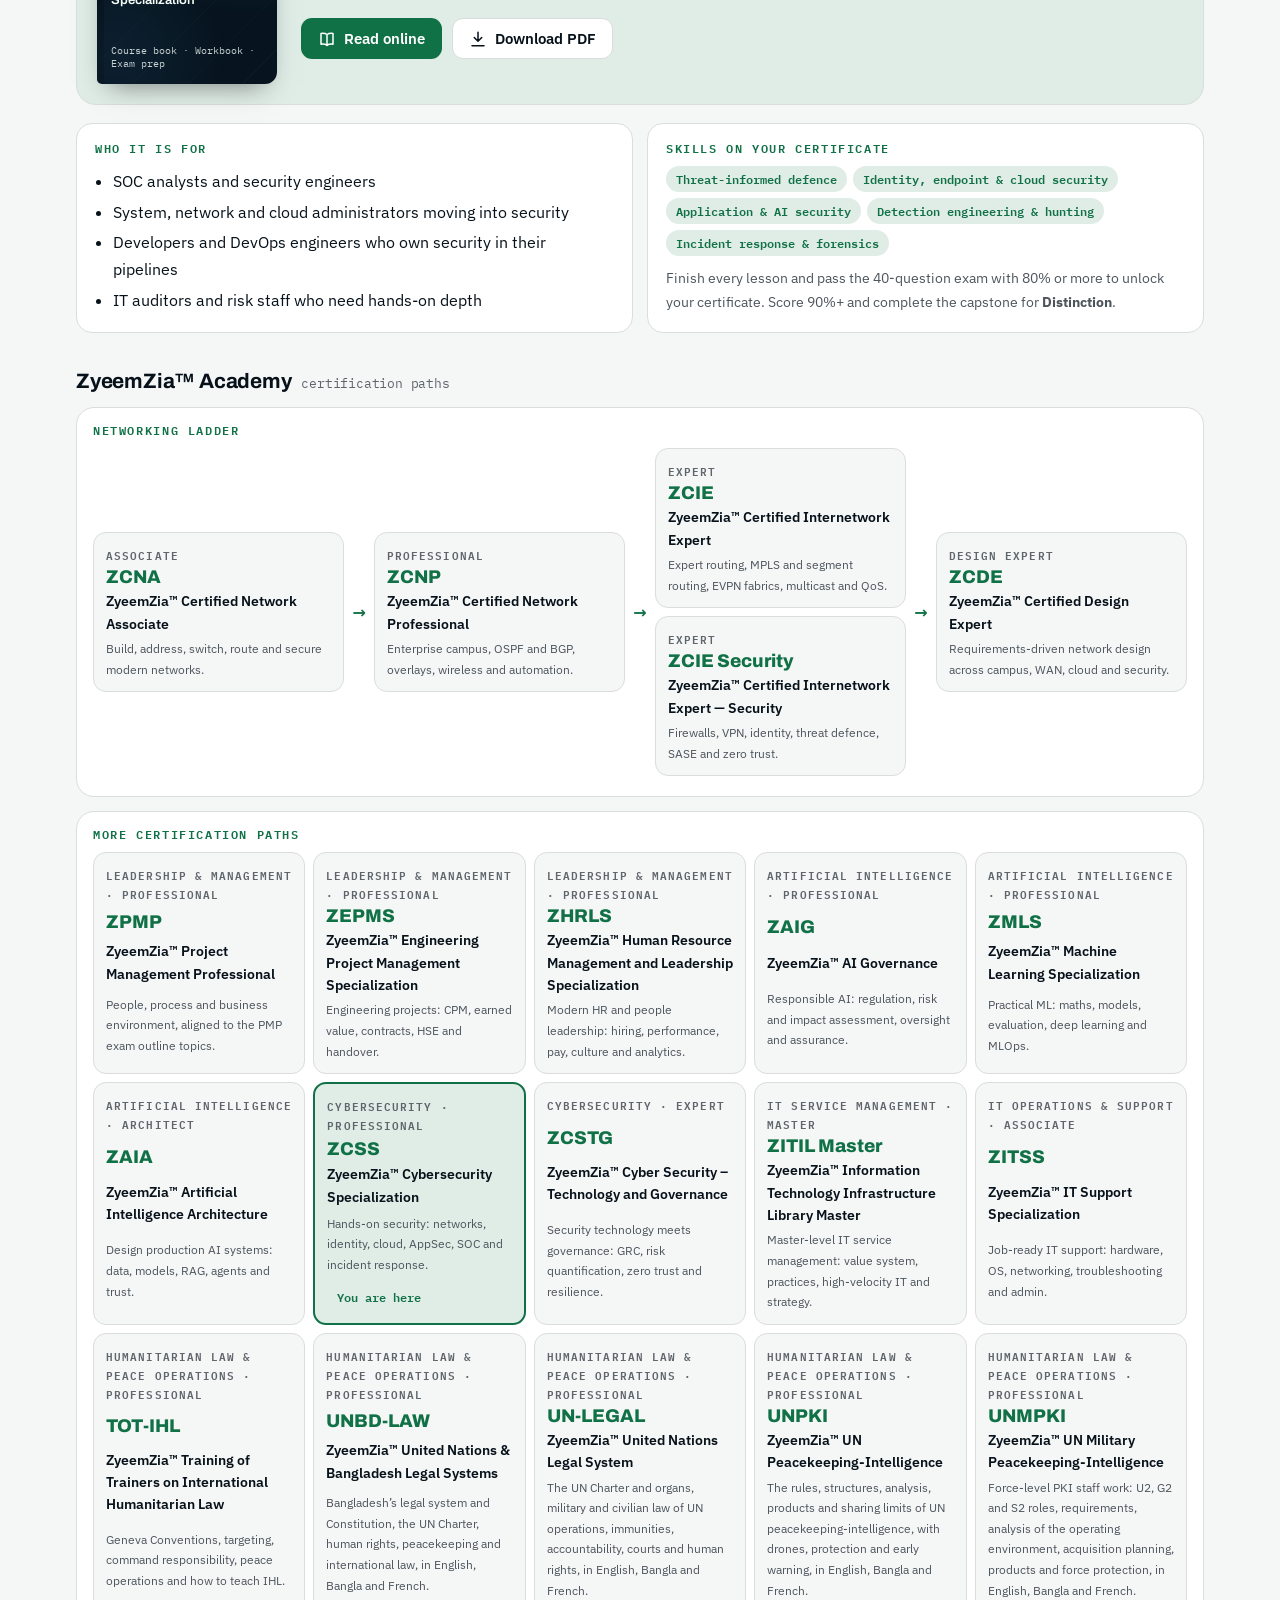
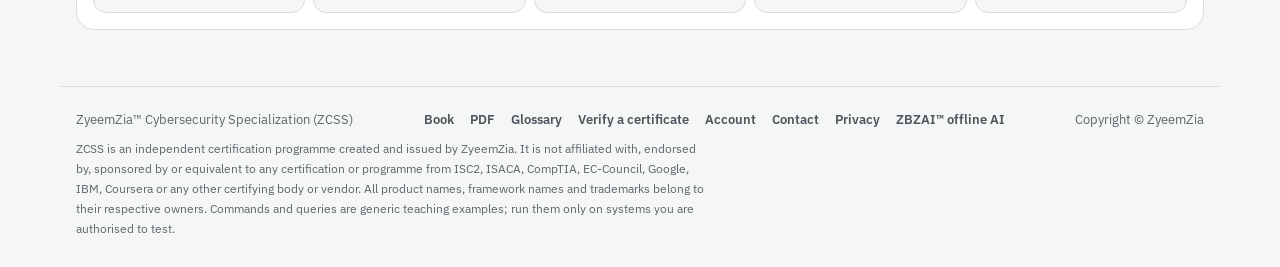
==== commit 913c176f: "Footer: link to ZBZAI offline AI" ====
--- a/index.html
+++ b/index.html
@@ -43,7 +43,7 @@
 </header>
 <main id="view" class="view" tabindex="-1"><div class="boot" aria-label="Loading the course"><i></i><i></i><i></i></div></main>
 <footer class="site-foot">
-  <div class="row"><span>ZyeemZia™ Cybersecurity Specialization (ZCSS)</span><span style="display:flex;gap:16px;flex-wrap:wrap"><a href="book.html" target="_blank" rel="noopener">Book</a><a href="ZCSS-Book.pdf" download>PDF</a><a href="#glossary">Glossary</a><a href="#verify/">Verify a certificate</a><a href="#account">Account</a><a href="#contact">Contact</a><a href="privacy.html">Privacy</a></span><span>Copyright © ZyeemZia</span></div>
+  <div class="row"><span>ZyeemZia™ Cybersecurity Specialization (ZCSS)</span><span style="display:flex;gap:16px;flex-wrap:wrap"><a href="book.html" target="_blank" rel="noopener">Book</a><a href="ZCSS-Book.pdf" download>PDF</a><a href="#glossary">Glossary</a><a href="#verify/">Verify a certificate</a><a href="#account">Account</a><a href="#contact">Contact</a><a href="privacy.html">Privacy</a><a href="https://zbzai.zyeemzia.com/" target="_blank" rel="noopener">ZBZAI™ offline AI</a></span><span>Copyright © ZyeemZia</span></div>
   <p class="disc" id="disc"></p>
 </footer>
 <nav class="tabbar" id="tabbar" aria-label="Main mobile"></nav>
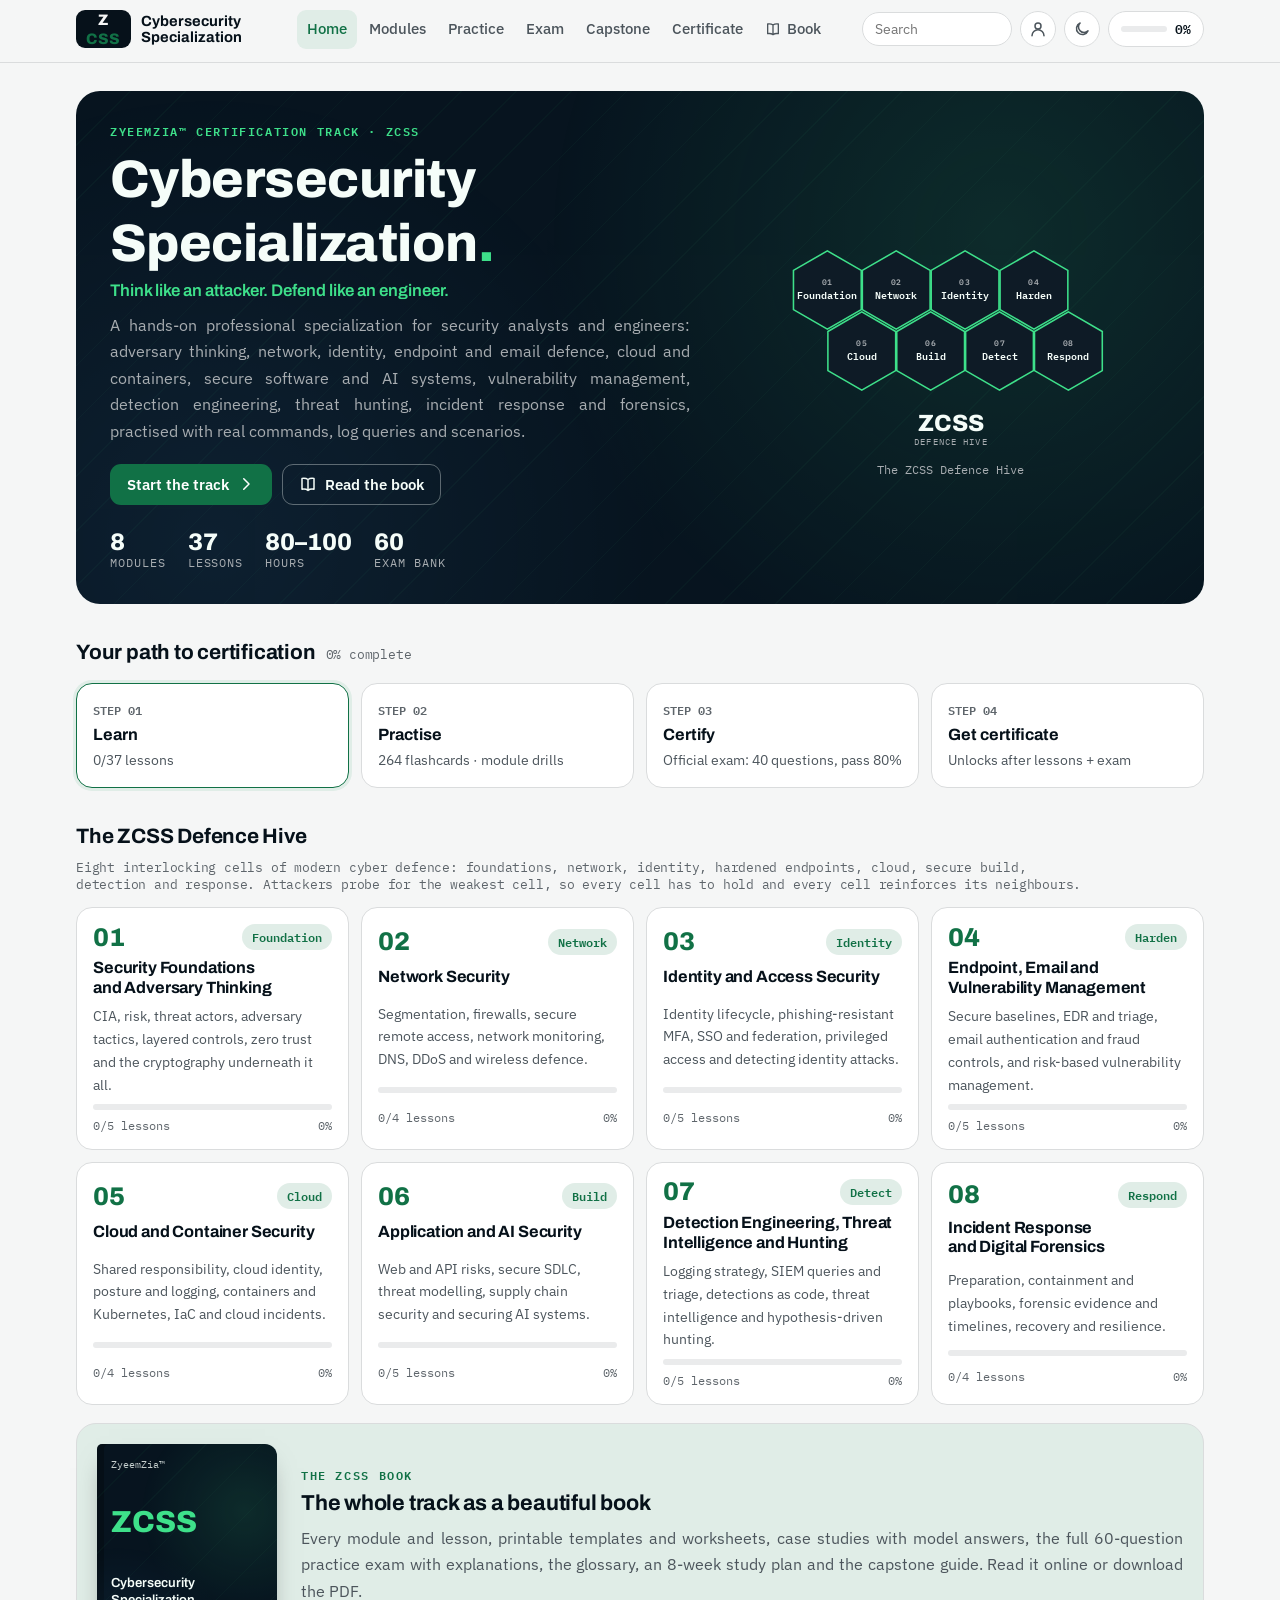
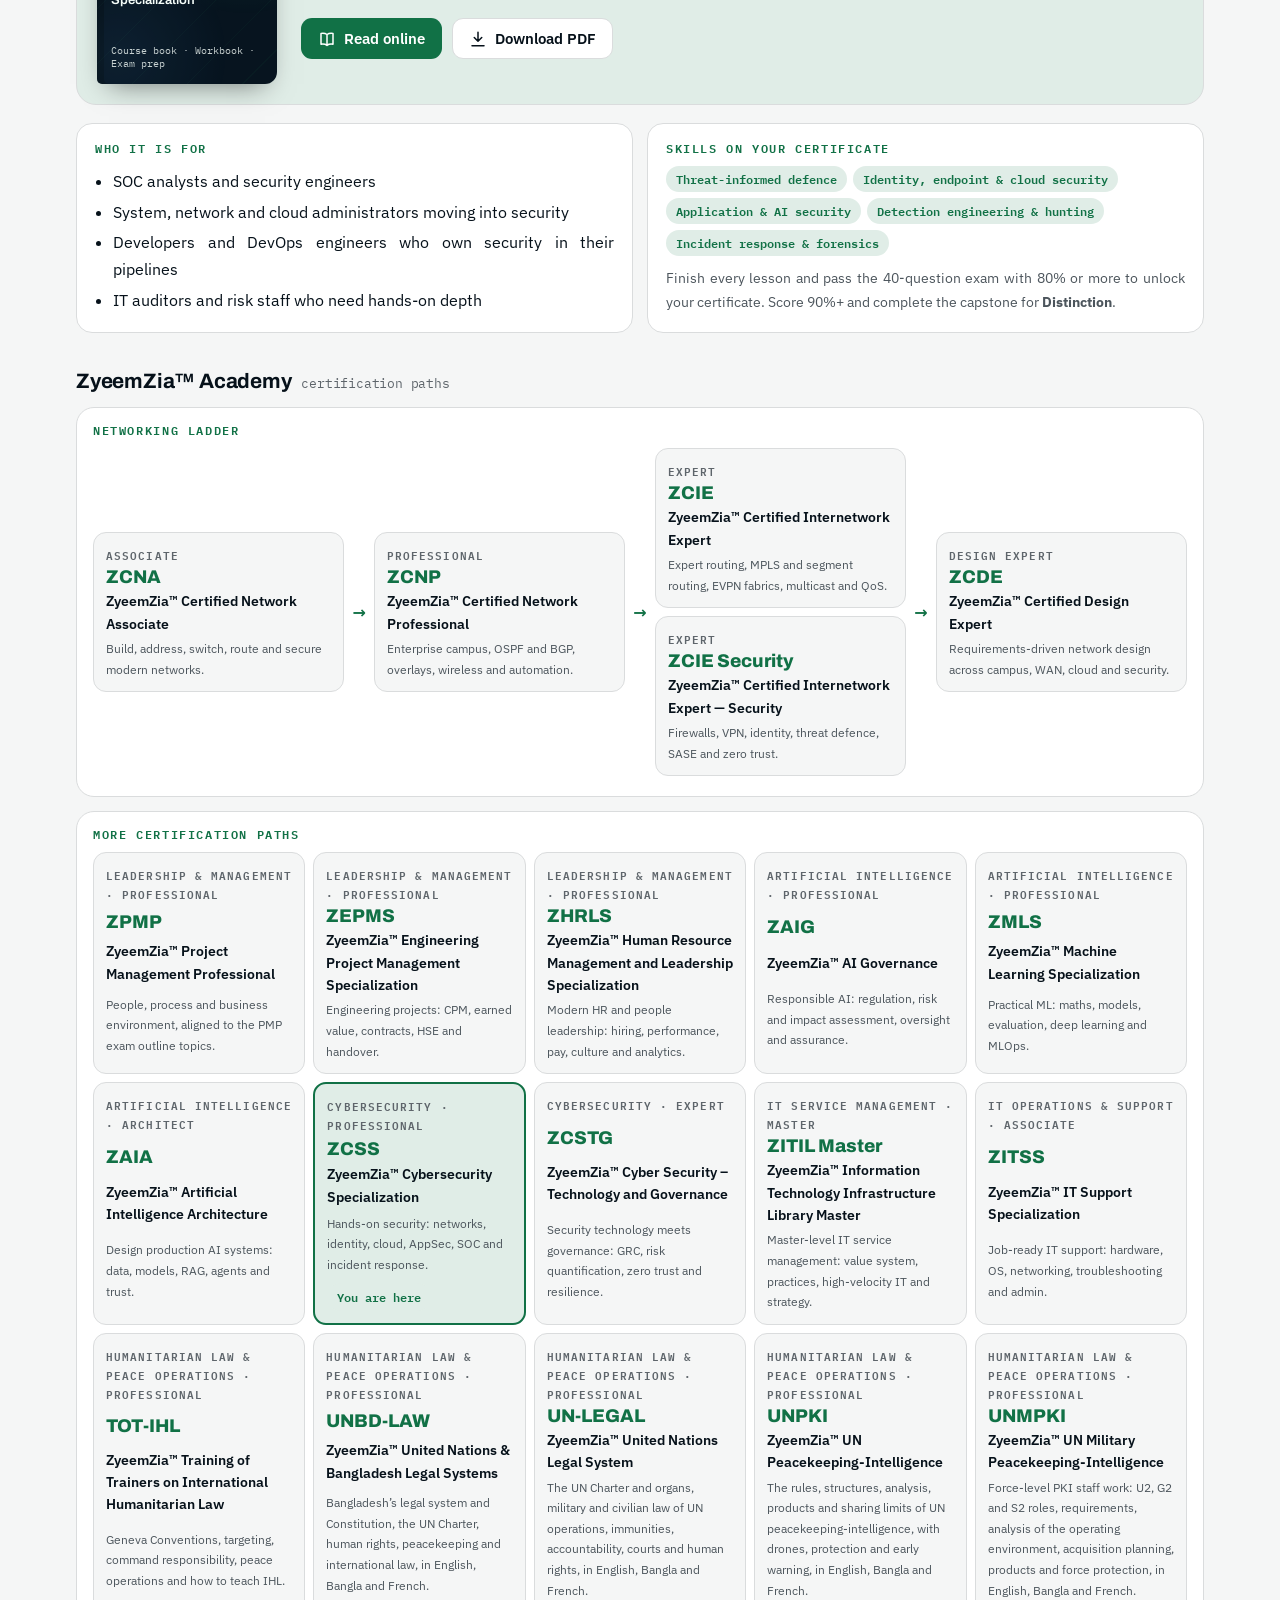
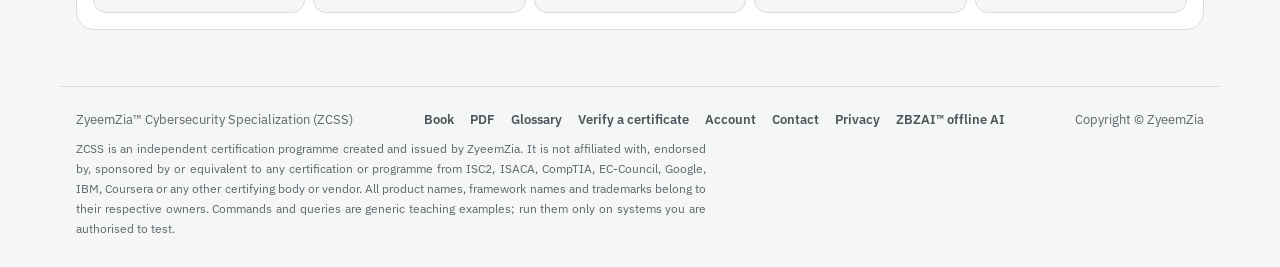
==== commit 4660f728: "Justified writing as the house style" ====
--- a/index.html
+++ b/index.html
@@ -50,10 +50,11 @@
 <div class="toast" id="toast" role="status" aria-live="polite" hidden></div>
 <script defer src="core.js?v=756f940ff2"></script>
 <script defer src="figures.js?v=d0575e00c2"></script>
-<script defer src="family.js?v=7f5398b318"></script>
+<script defer src="family.js?v=e2194631f1"></script>
 <script defer src="data/track.js?v=8c56081e51"></script>
 <script defer src="data/m1-4.js?v=f3a29ea020"></script>
 <script defer src="data/m5-8.js?v=4de0c16435"></script>
 <script defer src="app.js?v=317a90ee0c"></script>
+<script>/* ZyeemZia house style: justified writing. Paragraphs and list text that read left-aligned are justified; centred text, headings, buttons and columns too narrow to justify cleanly stay as they are. Copyright © ZyeemZia */(function(){var S='p,li,dd,blockquote';function j(r){if(!r||!r.querySelectorAll)return;var L=r.querySelectorAll(S);for(var i=0;i<L.length;i++){var e=L[i];if(e.getAttribute('data-zj'))continue;e.setAttribute('data-zj','1');var a=getComputedStyle(e).textAlign;if(a==='start'||a==='left'||a==='-webkit-auto'){var w=e.clientWidth;if(!w||w>=280)e.style.textAlign='justify'}}}function go(){j(document);if(!window.MutationObserver)return;new MutationObserver(function(m){for(var i=0;i<m.length;i++){var N=m[i].addedNodes;for(var k=0;k<N.length;k++){var n=N[k];if(n.nodeType===1)j(n.matches&&n.matches(S)?n.parentNode:n)}}}).observe(document.body,{childList:true,subtree:true})}if(document.readyState==='loading')document.addEventListener('DOMContentLoaded',go);else go()})()</script>
 </body>
 </html>
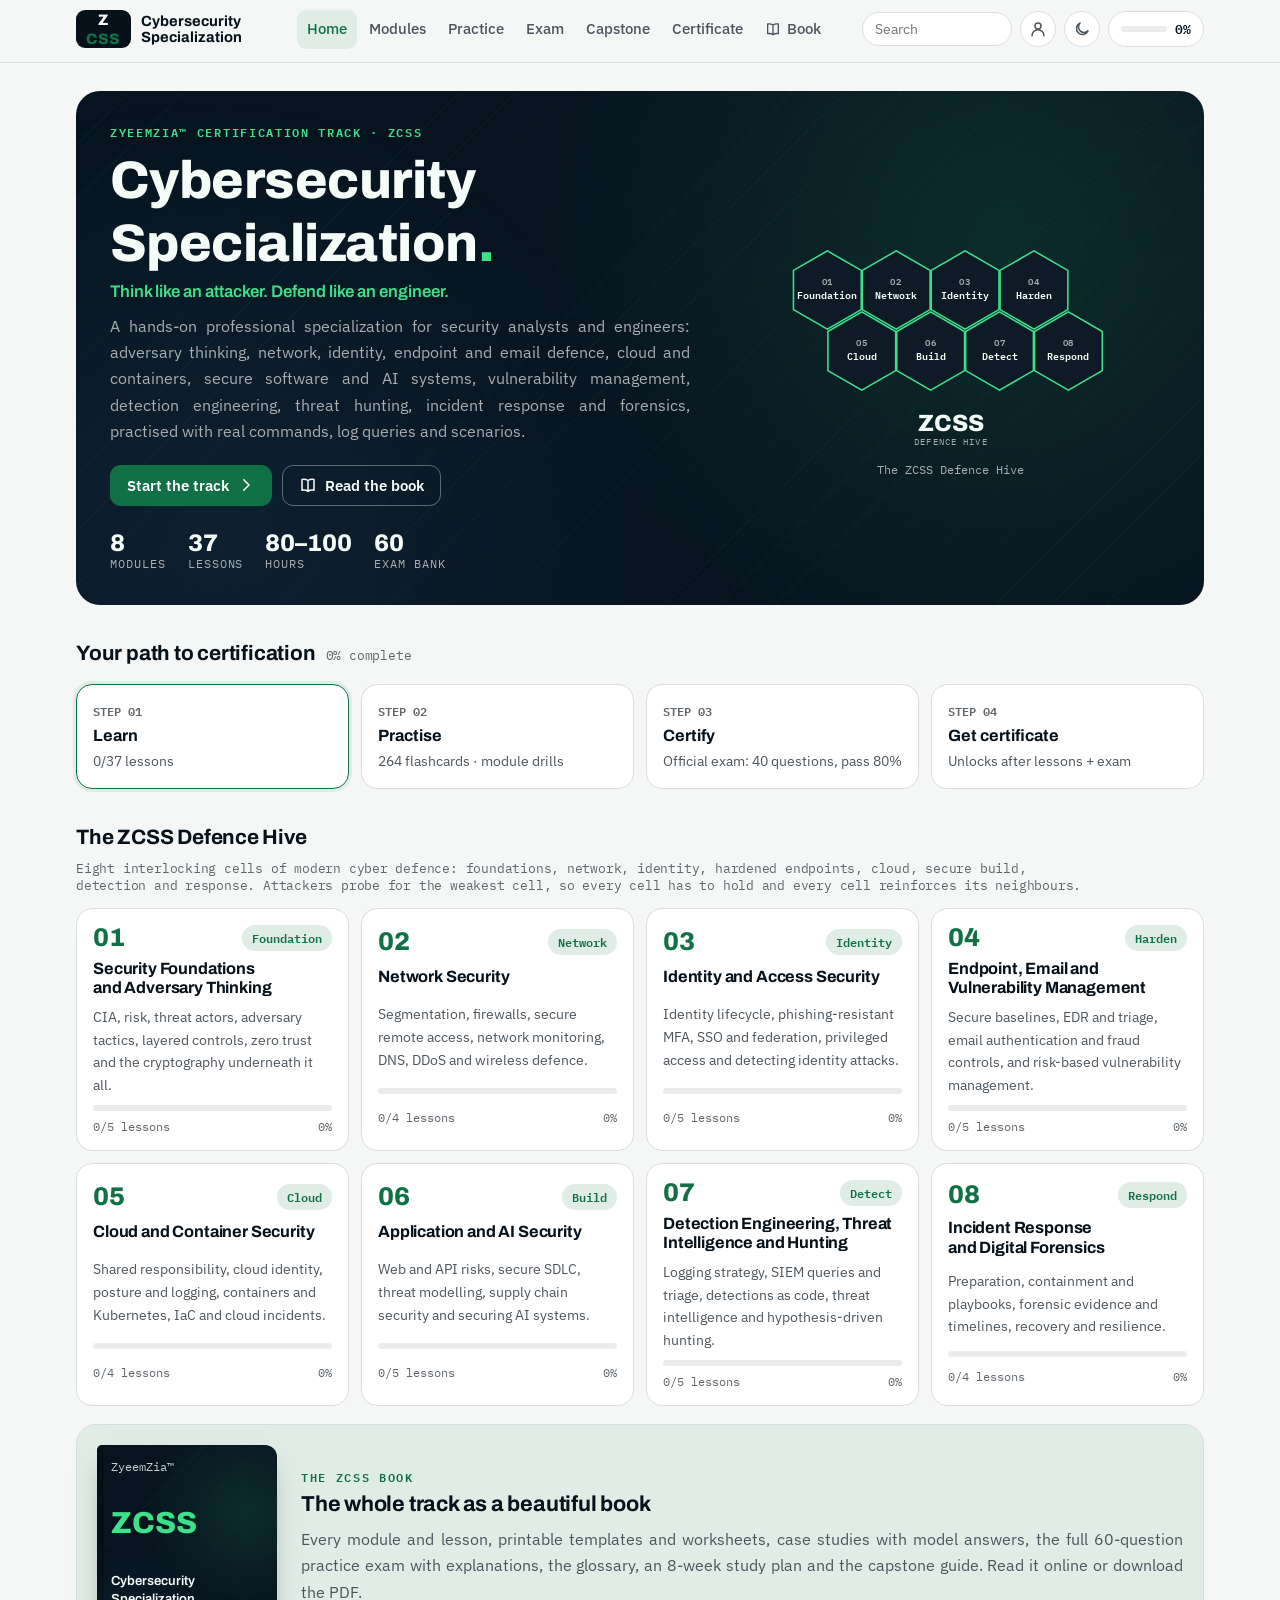
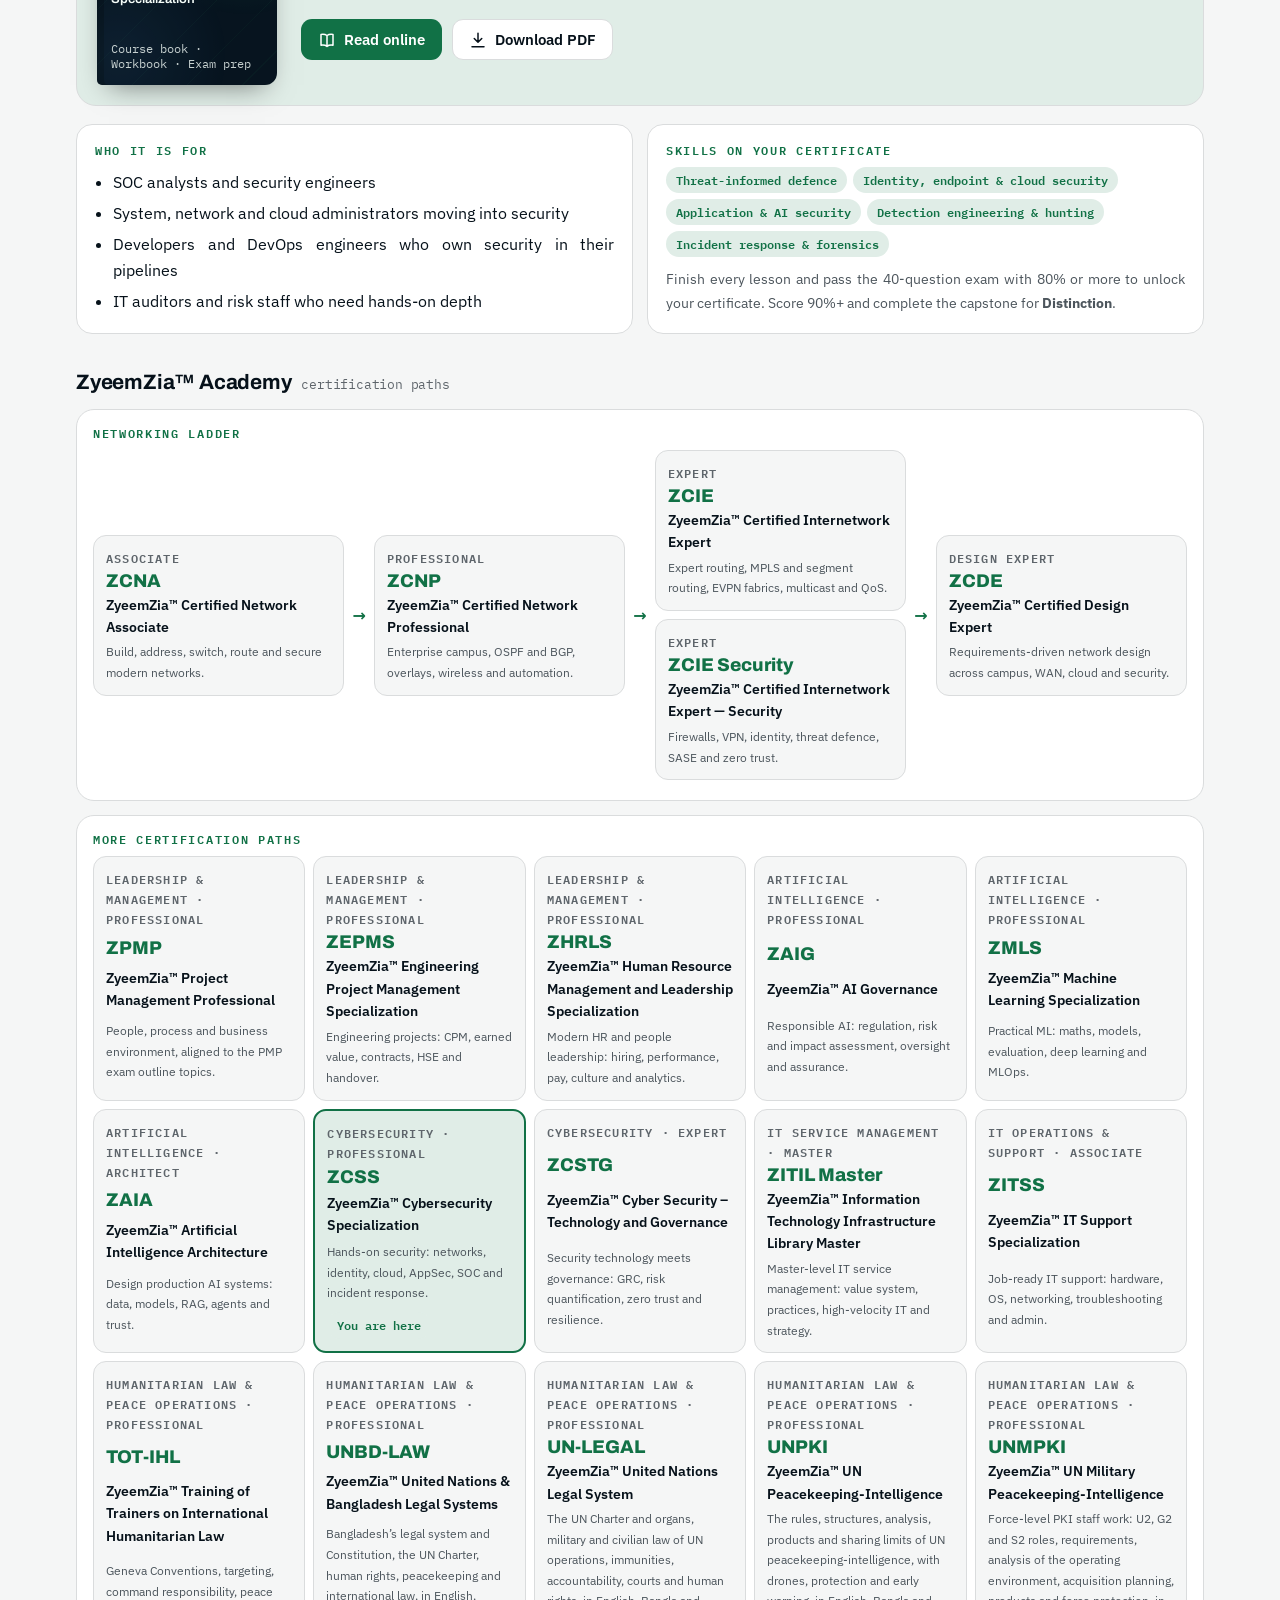
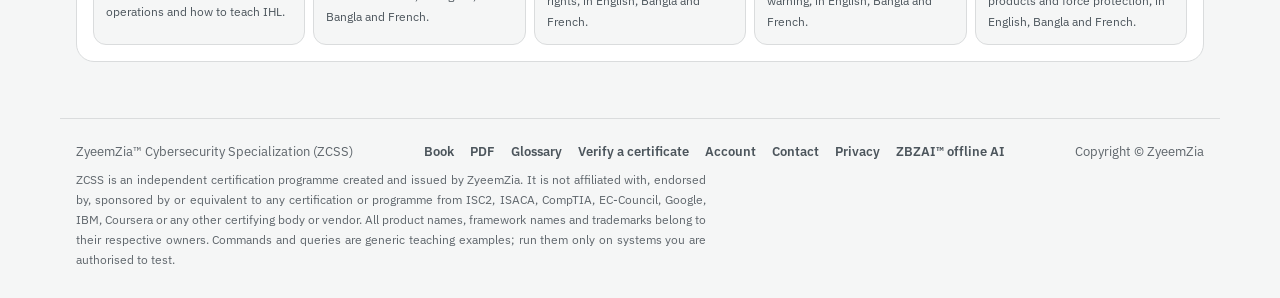
==== commit d59f5ea2: "Readable sizes: 12px minimum text and even spacing" ====
--- a/index.html
+++ b/index.html
@@ -24,7 +24,7 @@
 <link rel="stylesheet" href="theme.css?v=3387e6bf4c">
 <link rel="preload" href="fonts/IBMPlexSans-400-latin-a68a20.woff2" as="font" type="font/woff2" crossorigin>
 <link rel="preload" href="fonts/Archivo-600-latin-79dc5e.woff2" as="font" type="font/woff2" crossorigin>
-<link rel="stylesheet" href="app.css?v=385b0e401c">
+<link rel="stylesheet" href="app.css?v=af9be1b363">
 </head>
 <body>
 <header class="topbar">
--- a/app.css
+++ b/app.css
@@ -1,4 +1,6 @@
 /* ZyeemZia certification engine — site styles. Colours and faces come from theme.css (per track). */
+/* Form controls use the page font; browsers otherwise fall back to Arial. */
+button, input, select, textarea { font-family: inherit; }
 * { box-sizing: border-box; }
 [hidden] { display: none !important; }
 html { -webkit-text-size-adjust: 100%; }
@@ -10,7 +12,7 @@
 p { margin: 0; }
 code { font: .9em var(--f-mono); background: var(--surface-2); padding: 1px 6px; border-radius: 5px; }
 .muted { color: var(--ink-2); }
-.eyebrow { font: 600 .72rem/1.2 var(--f-mono); letter-spacing: .14em; text-transform: uppercase; color: var(--accent); }
+.eyebrow { font: 600 .75rem/1.2 var(--f-mono); letter-spacing: .14em; text-transform: uppercase; color: var(--accent); }
 
 /* ---------- chrome ---------- */
 .topbar { position: sticky; top: 0; padding-top: env(safe-area-inset-top, 0px); z-index: 30; background: color-mix(in srgb, var(--bg) 88%, transparent); backdrop-filter: blur(10px) saturate(1.3); -webkit-backdrop-filter: blur(10px) saturate(1.3); border-bottom: 1px solid var(--line); }
@@ -20,7 +22,7 @@
 .brand-mark i { font-style: normal; color: var(--accent); }
 .brand-text { display: flex; flex-direction: column; line-height: 1.15; }
 .brand-text b { font: 700 .92rem var(--f-display); }
-.brand-text small { font: 500 .7rem var(--f-mono); color: var(--ink-2); letter-spacing: .04em; }
+.brand-text small { font: 500 .75rem var(--f-mono); color: var(--ink-2); letter-spacing: .04em; }
 .mainnav { display: flex; gap: 2px; margin-left: 8px; }
 .mainnav a { text-decoration: none; color: var(--ink-2); padding: 7px 10px; border-radius: 9px; font-weight: 500; font-size: .93rem; white-space: nowrap; display: inline-flex; gap: 6px; align-items: center; }
 .mainnav a:hover { background: var(--surface-2); color: var(--ink); }
@@ -76,14 +78,14 @@
 .hero-stats { display: flex; gap: 22px; flex-wrap: wrap; margin-top: 24px; }
 .hero-stats div { display: grid; }
 .hero-stats b { font: 800 1.5rem var(--f-display); color: var(--hero-ink); font-variant-numeric: tabular-nums; }
-.hero-stats span { font: 500 .74rem var(--f-mono); color: var(--hero-ink-2); text-transform: uppercase; letter-spacing: .08em; }
+.hero-stats span { font: 500 .75rem var(--f-mono); color: var(--hero-ink-2); text-transform: uppercase; letter-spacing: .08em; }
 .hero-sig { display: grid; justify-items: center; gap: 8px; }
 .hero-sig .sg { width: 100%; max-width: 360px; height: auto; }
 .hero-sig figcaption { font: 500 .78rem var(--f-mono); color: var(--hero-ink-2); text-align: center; }
 
 .path { display: grid; grid-template-columns: repeat(4, minmax(0, 1fr)); gap: 12px; margin-top: 18px; }
 .path-step { padding: 16px; border-radius: 16px; background: var(--surface); border: 1px solid var(--line); display: grid; gap: 6px; position: relative; }
-.path-step .n { font: 700 .74rem var(--f-mono); color: var(--ink-3); }
+.path-step .n { font: 700 .75rem var(--f-mono); color: var(--ink-3); }
 .path-step b { font: 700 1.02rem var(--f-display); }
 .path-step small { color: var(--ink-2); font-size: .85rem; }
 .path-step.done { border-color: var(--good); }
@@ -97,7 +99,7 @@
 .mod-num { font: 800 1.6rem/1 var(--f-display); color: var(--accent); }
 .mod-card h3 { font-size: 1.02rem; }
 .mod-card p { font-size: .86rem; color: var(--ink-2); }
-.mod-card .meta { display: flex; justify-content: space-between; font: 500 .74rem var(--f-mono); color: var(--ink-3); }
+.mod-card .meta { display: flex; justify-content: space-between; font: 500 .75rem var(--f-mono); color: var(--ink-3); }
 .book-banner { display: grid; grid-template-columns: 180px minmax(0, 1fr); gap: 24px; align-items: center; padding: 20px; border-radius: 20px; background: var(--accent-soft); border: 1px solid var(--line); margin-top: 18px; }
 .bb-cover { aspect-ratio: 3/4; border-radius: 5px 12px 12px 5px; background: var(--hero-bg); color: var(--hero-ink); padding: 14px; display: flex; flex-direction: column; justify-content: space-between; text-decoration: none; box-shadow: inset 7px 0 0 rgba(0,0,0,.25), 0 12px 26px -12px rgba(0,0,0,.5); position: relative; overflow: hidden; transition: transform .2s; }
 .bb-cover:hover { transform: rotate(-2deg) translateY(-3px); }
@@ -105,7 +107,7 @@
 .bb-cover > *:not(.motif) { position: relative; }
 .bb-cover b { font: 800 1.9rem/1 var(--f-display); color: var(--hero-accent); }
 .bb-cover span { font: 600 .82rem/1.3 var(--f-display); }
-.bb-cover small { font: 500 .62rem var(--f-mono); opacity: .8; }
+.bb-cover small { font: 500 .75rem var(--f-mono); opacity: .8; }
 .bb-text { display: grid; gap: 8px; min-width: 0; }
 .bb-text h2 { font-size: 1.35rem; }
 .two { display: grid; grid-template-columns: minmax(0, 1fr) minmax(0, 1fr); gap: 14px; }
@@ -136,7 +138,7 @@
 .blk-title { font-size: 1.12rem; margin-bottom: 8px; }
 .b-text { font-size: 1.04rem; }
 .callout { padding: 14px 16px; border-radius: 14px; border-left: 4px solid var(--c); background: color-mix(in srgb, var(--c) 9%, var(--surface)); }
-.callout .ct { font: 700 .72rem var(--f-mono); letter-spacing: .12em; text-transform: uppercase; color: var(--c); display: block; margin-bottom: 4px; }
+.callout .ct { font: 700 .75rem var(--f-mono); letter-spacing: .12em; text-transform: uppercase; color: var(--c); display: block; margin-bottom: 4px; }
 .callout b.h { display: block; font-family: var(--f-display); margin-bottom: 2px; }
 .callout.insight { --c: var(--accent-2); } .callout.warning { --c: var(--bad); } .callout.example { --c: var(--good); } .callout.pro { --c: var(--accent); } .callout.definition { --c: var(--ink-2); }
 .keypoints { padding: 16px 18px; border-radius: 14px; background: var(--surface); border: 1px solid var(--line); }
@@ -168,7 +170,7 @@
 .flow-i + .flow-i::after { content: ""; position: absolute; left: -7px; top: calc(50% - 4px); border: 5px solid transparent; border-left-color: var(--accent); }
 .flow-i b { font: 700 .92rem var(--f-display); }
 .flow-i span { font-size: .82rem; color: var(--ink-2); }
-.flow-i .k { font: 700 .7rem var(--f-mono); color: var(--accent); }
+.flow-i .k { font: 700 .75rem var(--f-mono); color: var(--accent); }
 .layers { display: grid; gap: 6px; }
 .layer { display: grid; grid-template-columns: 170px minmax(0, 1fr); border-radius: 12px; overflow: hidden; border: 1px solid var(--line); background: var(--surface); }
 .layer > b { background: color-mix(in srgb, var(--accent) calc(var(--d) * 1%), var(--surface)); color: var(--ink); padding: 10px 12px; font: 700 .88rem var(--f-display); display: flex; align-items: center; }
@@ -176,7 +178,7 @@
 .layer .parts span { font: 500 .8rem var(--f-mono); padding: 3px 9px; border-radius: 7px; background: var(--surface-2); border: 1px solid var(--line); }
 .formula { display: grid; grid-template-columns: repeat(auto-fill, minmax(230px, 1fr)); gap: 10px; }
 .fm { padding: 14px; border-radius: 14px; background: var(--surface); border: 1px solid var(--line); display: grid; gap: 4px; }
-.fm small { font: 600 .72rem var(--f-mono); color: var(--ink-3); text-transform: uppercase; letter-spacing: .08em; }
+.fm small { font: 600 .75rem var(--f-mono); color: var(--ink-3); text-transform: uppercase; letter-spacing: .08em; }
 .fm code { font-size: 1rem; background: var(--accent-soft); color: var(--ink); padding: 6px 10px; justify-self: start; max-width: 100%; overflow-wrap: anywhere; white-space: normal; }
 .fm p { font-size: .88rem; color: var(--ink-2); }
 .case { border-radius: 16px; border: 1px solid var(--line); background: var(--surface); overflow: hidden; }
@@ -286,19 +288,19 @@
 .sg-node circle { fill: var(--sg-node); stroke: var(--sg-accent); stroke-width: 2; transition: transform .15s; }
 .sg-node.done circle { fill: var(--sg-accent); }
 .sg-node.done text { fill: var(--sg-node); }
-.sg-node .sg-n { font-size: 11px; fill: var(--sg-ink-2); font-weight: 600; }
+.sg-node .sg-n { font-size: 12px; fill: var(--sg-ink-2); font-weight: 600; }
 .sg-node .sg-c { font-size: 12px; fill: var(--sg-ink); font-weight: 700; }
 a.sg-node:hover circle, a.sg-layer:hover rect { stroke-width: 3.5; }
 .sg-title { font: 800 30px var(--f-display) !important; fill: var(--sg-ink); }
 .sg-sub { font-size: 12px; fill: var(--sg-ink-2); letter-spacing: .12em; text-transform: uppercase; }
 .sg-layer rect { fill: var(--sg-node); stroke: var(--sg-accent); stroke-width: 1.5; }
 .sg-layer.done rect { fill: color-mix(in srgb, var(--sg-accent) 30%, var(--sg-node)); }
-.sg-layer .sg-n { font-size: 11px; fill: var(--sg-ink-2); }
+.sg-layer .sg-n { font-size: 12px; fill: var(--sg-ink-2); }
 .sg-layer .sg-c { font-size: 13px; font-weight: 700; fill: var(--sg-ink); }
-.sg-layer .sg-t { font-size: 10.5px; fill: var(--sg-ink-2); }
+.sg-layer .sg-t { font-size: 12px; fill: var(--sg-ink-2); }
 .sg-trust rect { fill: none; stroke: var(--sg-accent-2); stroke-width: 2.5; stroke-dasharray: 8 5; }
 .sg-trust.done rect { stroke-dasharray: none; }
-.sg-trust text { font-size: 11.5px; font-weight: 700; fill: var(--sg-accent-2); }
+.sg-trust text { font-size: 12px; font-weight: 700; fill: var(--sg-accent-2); }
 
 .toast { position: fixed; left: 50%; transform: translateX(-50%); bottom: calc(24px + env(safe-area-inset-bottom, 0px)); z-index: 70; background: var(--ink); color: var(--bg); padding: 10px 18px; border-radius: 12px; font-size: .92rem; max-width: calc(100% - 32px); }
 .confetti { position: fixed; inset: 0; width: 100%; height: 100%; pointer-events: none; z-index: 80; }
@@ -311,13 +313,14 @@
 @media (max-width: 860px) {
   .mainnav { display: none; }
   .tabbar { display: grid; grid-template-columns: repeat(5, minmax(0, 1fr)); position: fixed; left: 0; right: 0; bottom: 0; z-index: 40; background: var(--surface); border-top: 1px solid var(--line); padding-bottom: env(safe-area-inset-bottom, 0px); padding-left: env(safe-area-inset-left, 0px); padding-right: env(safe-area-inset-right, 0px); }
-  .tabbar a { display: flex; flex-direction: column; align-items: center; gap: 2px; padding: 8px 2px 7px; text-decoration: none; color: var(--ink-2); font-size: .7rem; font-weight: 600; }
+  .tabbar a { display: flex; flex-direction: column; align-items: center; gap: 2px; padding: 8px 2px 7px; text-decoration: none; color: var(--ink-2); font-size: .75rem; font-weight: 600; }
   .tabbar a[aria-current="page"] { color: var(--accent); }
   .site-foot { padding-bottom: calc(84px + env(safe-area-inset-bottom, 0px)); }
   .toast { bottom: calc(80px + env(safe-area-inset-bottom, 0px)); }
   .hero { grid-template-columns: 1fr; padding: 24px; }
   .path, .rules { grid-template-columns: repeat(2, minmax(0, 1fr)); }
-  .two { grid-template-columns: 1fr; }
+  .two { grid-template-columns: minmax(0, 1fr); }
+  .list-card .chip { white-space: normal; }
 }
 @media (max-width: 560px) {
   .mod-grid { grid-template-columns: 1fr; }
@@ -354,7 +357,7 @@
 .sn-in input { padding: 11px 14px; border-radius: 11px; border: 1px solid var(--line); background: var(--bg); color: var(--ink); font: 600 1.05rem var(--f-mono); }
 .sn-grid { display: grid; grid-template-columns: repeat(auto-fill, minmax(170px, 1fr)); gap: 8px; }
 .sn-grid div { padding: 10px 12px; border-radius: 10px; background: var(--surface-2); display: grid; gap: 2px; min-width: 0; }
-.sn-grid small { font: 600 .7rem var(--f-mono); color: var(--ink-3); text-transform: uppercase; letter-spacing: .06em; }
+.sn-grid small { font: 600 .75rem var(--f-mono); color: var(--ink-3); text-transform: uppercase; letter-spacing: .06em; }
 .sn-grid b { font: 600 .95rem var(--f-mono); overflow-wrap: anywhere; }
 /* ---------- academy ladder ---------- */
 .academy { display: grid; grid-template-columns: minmax(0, 2.4fr) minmax(0, 1fr); gap: 14px; }
@@ -371,7 +374,7 @@
 .ac-card.soon b { color: var(--ink-2); }
 .ac-card.soon .chip { justify-self: start; }
 .ac-card b { font: 800 1.15rem var(--f-display); color: var(--accent); }
-.ac-lv { font: 600 .68rem var(--f-mono); text-transform: uppercase; letter-spacing: .1em; color: var(--ink-3); }
+.ac-lv { font: 600 .75rem var(--f-mono); text-transform: uppercase; letter-spacing: .1em; color: var(--ink-3); }
 .ac-n { font-size: .85rem; font-weight: 600; }
 .ac-card small { font-size: .78rem; color: var(--ink-2); }
 .ac-card .chip { justify-self: start; margin-top: 4px; }
@@ -383,7 +386,7 @@
 .sg-node rect, .sg-node polygon { fill: var(--sg-node); stroke: var(--sg-accent); stroke-width: 2; }
 .sg-node.done rect, .sg-node.done polygon { fill: color-mix(in srgb, var(--sg-accent) 35%, var(--sg-node)); }
 .sg-path text, .sg-hex text, .sg-blueprint text { text-anchor: middle; }
-.sg-path .sg-n, .sg-hex .sg-n, .sg-blueprint .sg-n { font-size: 10px; fill: var(--sg-ink-2); letter-spacing: .08em; }
+.sg-path .sg-n, .sg-hex .sg-n, .sg-blueprint .sg-n { font-size: 12px; fill: var(--sg-ink-2); letter-spacing: .08em; }
 .sg-path .sg-c, .sg-hex .sg-c, .sg-blueprint .sg-c { font-size: 12.5px; font-weight: 700; fill: var(--sg-ink); }
 a.sg-node:hover rect, a.sg-node:hover polygon { stroke-width: 3.5; }
 .sg-dim { stroke: var(--sg-accent-2); stroke-width: 1.2; }
@@ -480,41 +483,41 @@
 .fig .k-attacker .ic { stroke: var(--bad); } .fig .k-attacker .f-soft { fill: var(--bad-soft); }
 .fig .k-cloud .ic, .fig .k-model .ic { stroke: var(--accent-2); } .fig .k-cloud .f-soft, .fig .k-model .f-soft { fill: var(--accent-2-soft); } .fig .k-model .f-ac { fill: var(--accent-2); }
 .fig .lbl { font-size: 13px; font-weight: 700; text-anchor: middle; }
-.fig .sub { font: 11px var(--f-mono); fill: var(--ink-2); text-anchor: middle; }
+.fig .sub { font: 12px var(--f-mono); fill: var(--ink-2); text-anchor: middle; }
 .fig .lnk { stroke: var(--ink-3); stroke-width: 2.2; fill: none; }
 .fig .lnk.dashed { stroke-dasharray: 7 5; } .fig .lnk.wireless { stroke-dasharray: 2 6; stroke-linecap: round; }
 .fig .lnk.tunnel { stroke: var(--accent-2); stroke-width: 3; stroke-dasharray: 10 6; } .fig .lnk.bold { stroke-width: 4.5; } .fig .lnk.attack { stroke: var(--bad); stroke-dasharray: 7 5; }
-.fig .lnk-t { font: 10.5px var(--f-mono); fill: var(--ink-2); text-anchor: middle; }
-.fig .lnk-e { font: 600 10px var(--f-mono); fill: var(--accent); text-anchor: middle; }
+.fig .lnk-t { font: 12px var(--f-mono); fill: var(--ink-2); text-anchor: middle; }
+.fig .lnk-e { font: 600 12px var(--f-mono); fill: var(--accent); text-anchor: middle; }
 .fig .zone rect { fill: var(--surface-2); stroke: var(--line); stroke-width: 1.5; stroke-dasharray: 6 5; }
 .fig .zone.t-accent rect { fill: var(--accent-soft); stroke: var(--accent); } .fig .zone.t-warn rect { fill: var(--warn-soft); stroke: var(--warn); }
 .fig .zone.t-bad rect { fill: var(--bad-soft); stroke: var(--bad); } .fig .zone.t-good rect { fill: var(--good-soft); stroke: var(--good); }
-.fig .zone-t { font: 700 10px var(--f-mono); letter-spacing: .1em; text-transform: uppercase; fill: var(--ink-2); }
+.fig .zone-t { font: 700 12px var(--f-mono); letter-spacing: .1em; text-transform: uppercase; fill: var(--ink-2); }
 /* sequence */
 .fig .life { stroke: var(--line); stroke-width: 2; stroke-dasharray: 4 5; }
 .fig .actor { fill: var(--accent-soft); stroke: var(--accent); stroke-width: 1.5; }
 .fig .actor-t { font-size: 13px; font-weight: 700; text-anchor: middle; }
 .fig .msg { stroke: var(--ink-2); stroke-width: 2; fill: none; } .fig .msg.reply { stroke-dasharray: 6 4; }
 .fig .msg-t { font-size: 12.5px; font-weight: 600; text-anchor: middle; }
-.fig .msg-n { font: 10.5px var(--f-mono); fill: var(--ink-3); text-anchor: middle; }
-.fig .seq-n { fill: var(--accent); } .fig .seq-nt { font: 700 9.5px var(--f-mono); fill: var(--accent-ink); text-anchor: middle; }
+.fig .msg-n { font: 12px var(--f-mono); fill: var(--ink-3); text-anchor: middle; }
+.fig .seq-n { fill: var(--accent); } .fig .seq-nt { font: 700 12px var(--f-mono); fill: var(--accent-ink); text-anchor: middle; }
 /* packet */
 .fig .pk { fill: var(--accent-soft); stroke: var(--surface); stroke-width: 2; } .fig .pk.alt { fill: var(--surface-2); }
-.fig .pk-t { font-weight: 700; text-anchor: middle; } .fig .pk-b { font: 9.5px var(--f-mono); fill: var(--ink-3); text-anchor: middle; }
-.fig .bit-t { font: 10px var(--f-mono); fill: var(--ink-3); } .fig .bit-k { stroke: var(--line); stroke-width: 1; }
+.fig .pk-t { font-weight: 700; text-anchor: middle; } .fig .pk-b { font: 12px var(--f-mono); fill: var(--ink-3); text-anchor: middle; }
+.fig .bit-t { font: 12px var(--f-mono); fill: var(--ink-3); } .fig .bit-k { stroke: var(--line); stroke-width: 1; }
 /* cycle */
 .fig .cyc-ring { fill: none; stroke: var(--line); stroke-width: 1; stroke-dasharray: 2 6; }
 .fig .cyc-arc { fill: none; stroke: var(--accent); stroke-width: 2.4; stroke-linecap: round; } .fig-cycle .arw { fill: var(--accent); }
 .fig .cyc-p { fill: var(--surface); stroke: var(--accent); stroke-width: 1.8; }
 .fig .cyc-t { font-size: 13px; font-weight: 700; text-anchor: middle; }
-.fig .cyc-n { fill: var(--accent); } .fig .cyc-nt { font: 700 11px var(--f-mono); fill: var(--accent-ink); text-anchor: middle; }
+.fig .cyc-n { fill: var(--accent); } .fig .cyc-nt { font: 700 12px var(--f-mono); fill: var(--accent-ink); text-anchor: middle; }
 .fig .cyc-c { fill: var(--accent-soft); } .fig .cyc-ct { font-size: 14px; font-weight: 800; fill: var(--accent); text-anchor: middle; }
 .fig-legend { margin: 12px 0 0; padding-left: 1.4em; display: grid; gap: 4px; font-size: .9rem; color: var(--ink-2); }
 .fig-legend b { color: var(--ink); }
 /* chart */
 .fig .grid { stroke: var(--line); stroke-width: 1; } .fig .grid.zero { stroke: var(--ink-3); }
-.fig .ax-t { font: 11px var(--f-mono); fill: var(--ink-2); text-anchor: middle; } .fig .ax-l { font: 600 11px var(--f-body); fill: var(--ink-2); text-anchor: middle; }
-.fig .val { font: 600 10.5px var(--f-mono); fill: var(--ink); text-anchor: middle; } .fig .lg-t { font-size: 12px; fill: var(--ink-2); }
+.fig .ax-t { font: 12px var(--f-mono); fill: var(--ink-2); text-anchor: middle; } .fig .ax-l { font: 600 12px var(--f-body); fill: var(--ink-2); text-anchor: middle; }
+.fig .val { font: 600 12px var(--f-mono); fill: var(--ink); text-anchor: middle; } .fig .lg-t { font-size: 12px; fill: var(--ink-2); }
 .fig .cbar.s0, .fig .dot.s0 { fill: var(--accent); } .fig .cbar.s1, .fig .dot.s1 { fill: var(--accent-2); } .fig .cbar.s2, .fig .dot.s2 { fill: var(--warn); } .fig .cbar.s3, .fig .dot.s3 { fill: var(--ink-3); }
 .fig .ln { fill: none; stroke-width: 2.6; stroke-linejoin: round; } .fig .ln.s0 { stroke: var(--accent); } .fig .ln.s1 { stroke: var(--accent-2); } .fig .ln.s2 { stroke: var(--warn); } .fig .ln.s3 { stroke: var(--ink-3); }
 /* timeline */
@@ -522,7 +525,7 @@
 .tl::before { content: ""; position: absolute; left: 6px; right: 6px; top: 7px; height: 3px; border-radius: 3px; background: linear-gradient(90deg, var(--accent), var(--accent-2)); }
 .tl li { position: relative; min-width: 0; }
 .tl li::before { content: ""; position: absolute; top: -21px; left: 0; width: 11px; height: 11px; border-radius: 50%; background: var(--surface); border: 3px solid var(--accent); }
-.tl-when { display: block; font: 700 .72rem var(--f-mono); letter-spacing: .06em; color: var(--accent); text-transform: uppercase; }
+.tl-when { display: block; font: 700 .75rem var(--f-mono); letter-spacing: .06em; color: var(--accent); text-transform: uppercase; }
 .tl b { display: block; font-family: var(--f-display); font-size: .95rem; line-height: 1.3; margin: 2px 0 3px; }
 .tl p { margin: 0; font-size: .86rem; color: var(--ink-2); line-height: 1.45; }
 .tl.tl-v { grid-template-columns: minmax(0, 1fr); padding: 0 0 0 26px; gap: 12px; }
@@ -531,13 +534,13 @@
 /* matrix */
 .mx { display: grid; grid-template-columns: 26px minmax(0, 1fr); gap: 6px 8px; }
 .mx-y { display: flex; align-items: center; justify-content: center; }
-.mx-y span { writing-mode: vertical-rl; transform: rotate(180deg); font: 700 .7rem var(--f-mono); letter-spacing: .1em; text-transform: uppercase; color: var(--ink-3); white-space: nowrap; }
+.mx-y span { writing-mode: vertical-rl; transform: rotate(180deg); font: 700 .75rem var(--f-mono); letter-spacing: .1em; text-transform: uppercase; color: var(--ink-3); white-space: nowrap; }
 .mx-grid { display: grid; grid-template-columns: minmax(0, 1fr) minmax(0, 1fr); gap: 8px; }
 .mx-q { border: 1px solid var(--line); border-radius: 12px; padding: 12px 14px; background: var(--surface-2); min-width: 0; }
 .mx-q.q1 { background: var(--accent-soft); border-color: var(--accent); }
 .mx-q b { display: block; font-family: var(--f-display); font-size: .95rem; margin-bottom: 4px; }
 .mx-q ul { margin: 0; padding-left: 1.1em; font-size: .86rem; color: var(--ink-2); line-height: 1.45; }
-.mx-x { grid-column: 2; text-align: center; font: 700 .7rem var(--f-mono); letter-spacing: .1em; text-transform: uppercase; color: var(--ink-3); }
+.mx-x { grid-column: 2; text-align: center; font: 700 .75rem var(--f-mono); letter-spacing: .1em; text-transform: uppercase; color: var(--ink-3); }
 /* tree */
 .tree, .tree ul { list-style: none; margin: 0; padding: 0; display: flex; justify-content: center; }
 /* as wide as the space allows, never narrower than its words; wider trees scroll from the left edge */
@@ -576,4 +579,4 @@
   .tree > li::before, .tree > li::after { display: none !important; }
   .tr-n { display: inline-block; text-align: left; max-width: 100%; }
 }
-.fig:has(.fig-scroll.more)::after { content: "↔  Swipe sideways to see the whole diagram"; display: block; margin-top: 8px; font: 600 .72rem var(--f-mono); letter-spacing: .04em; color: var(--ink-3); }
+.fig:has(.fig-scroll.more)::after { content: "↔  Swipe sideways to see the whole diagram"; display: block; margin-top: 8px; font: 600 .75rem var(--f-mono); letter-spacing: .04em; color: var(--ink-3); }
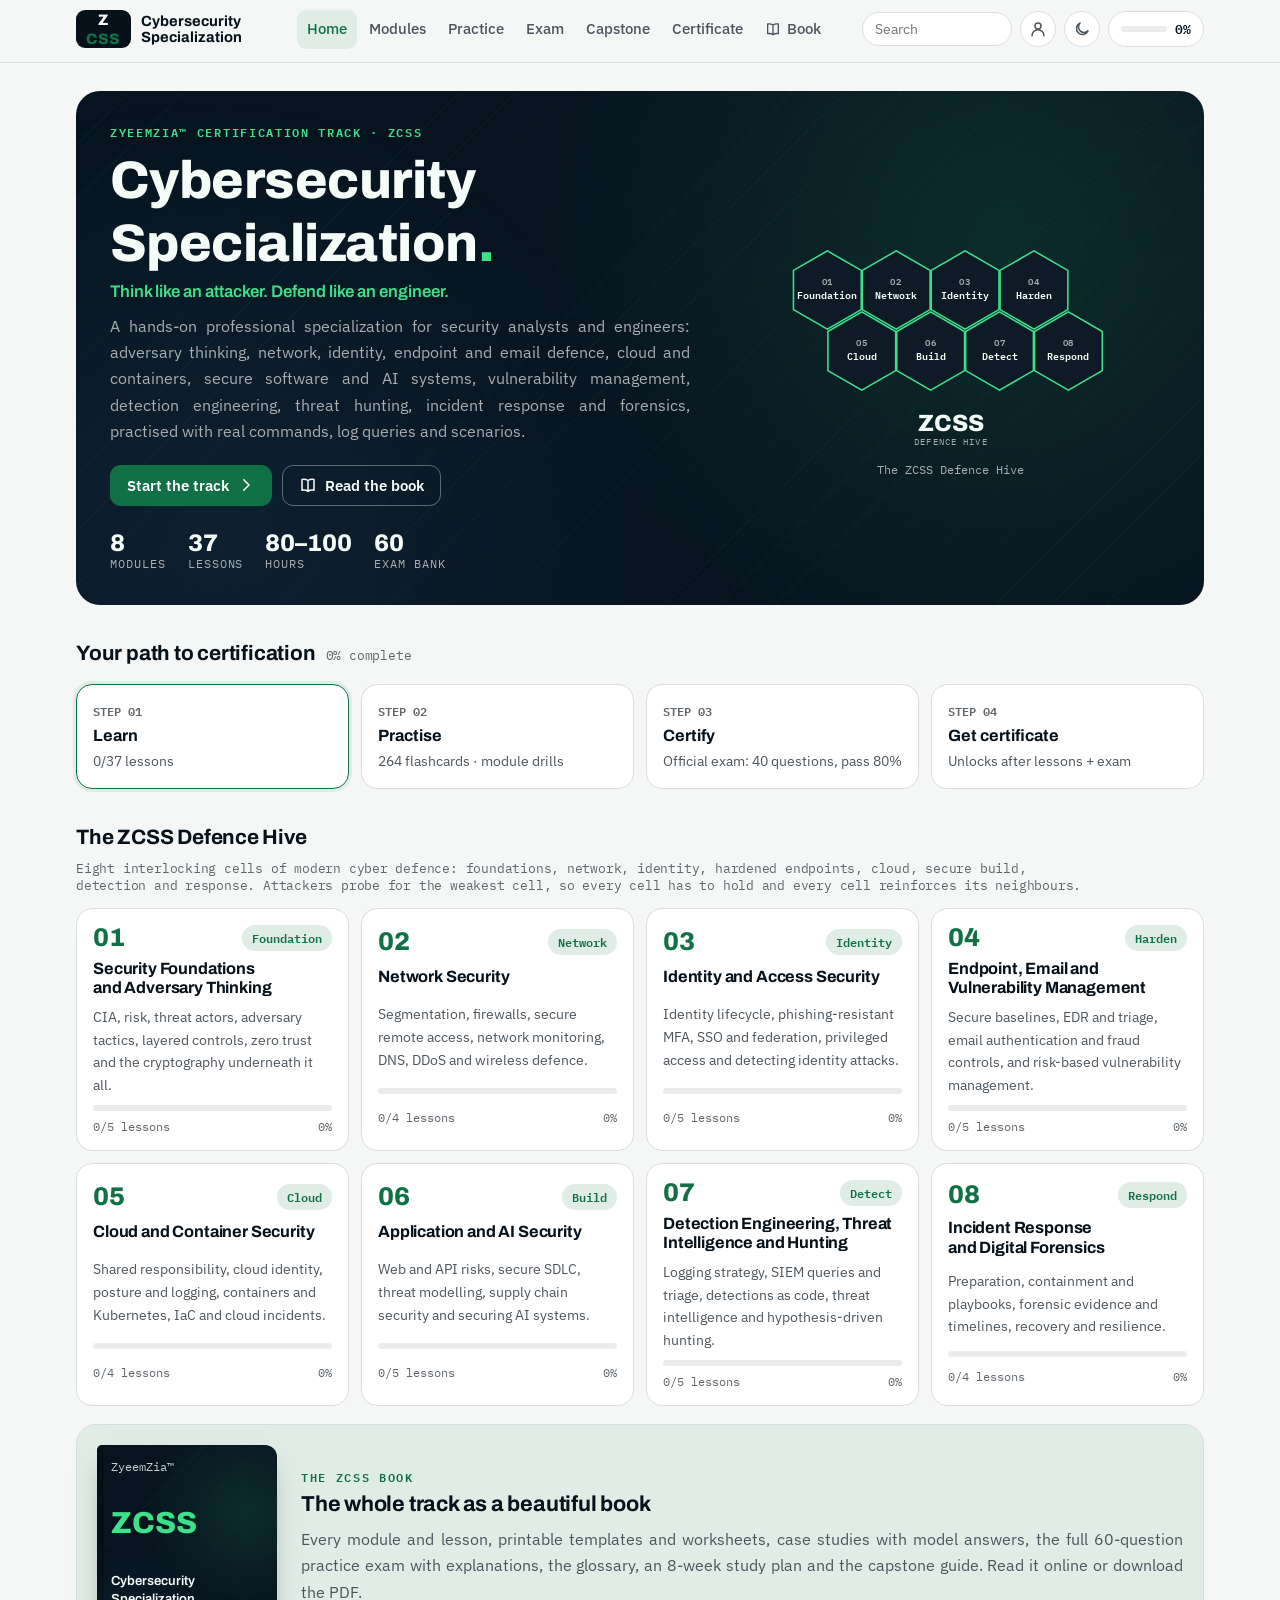
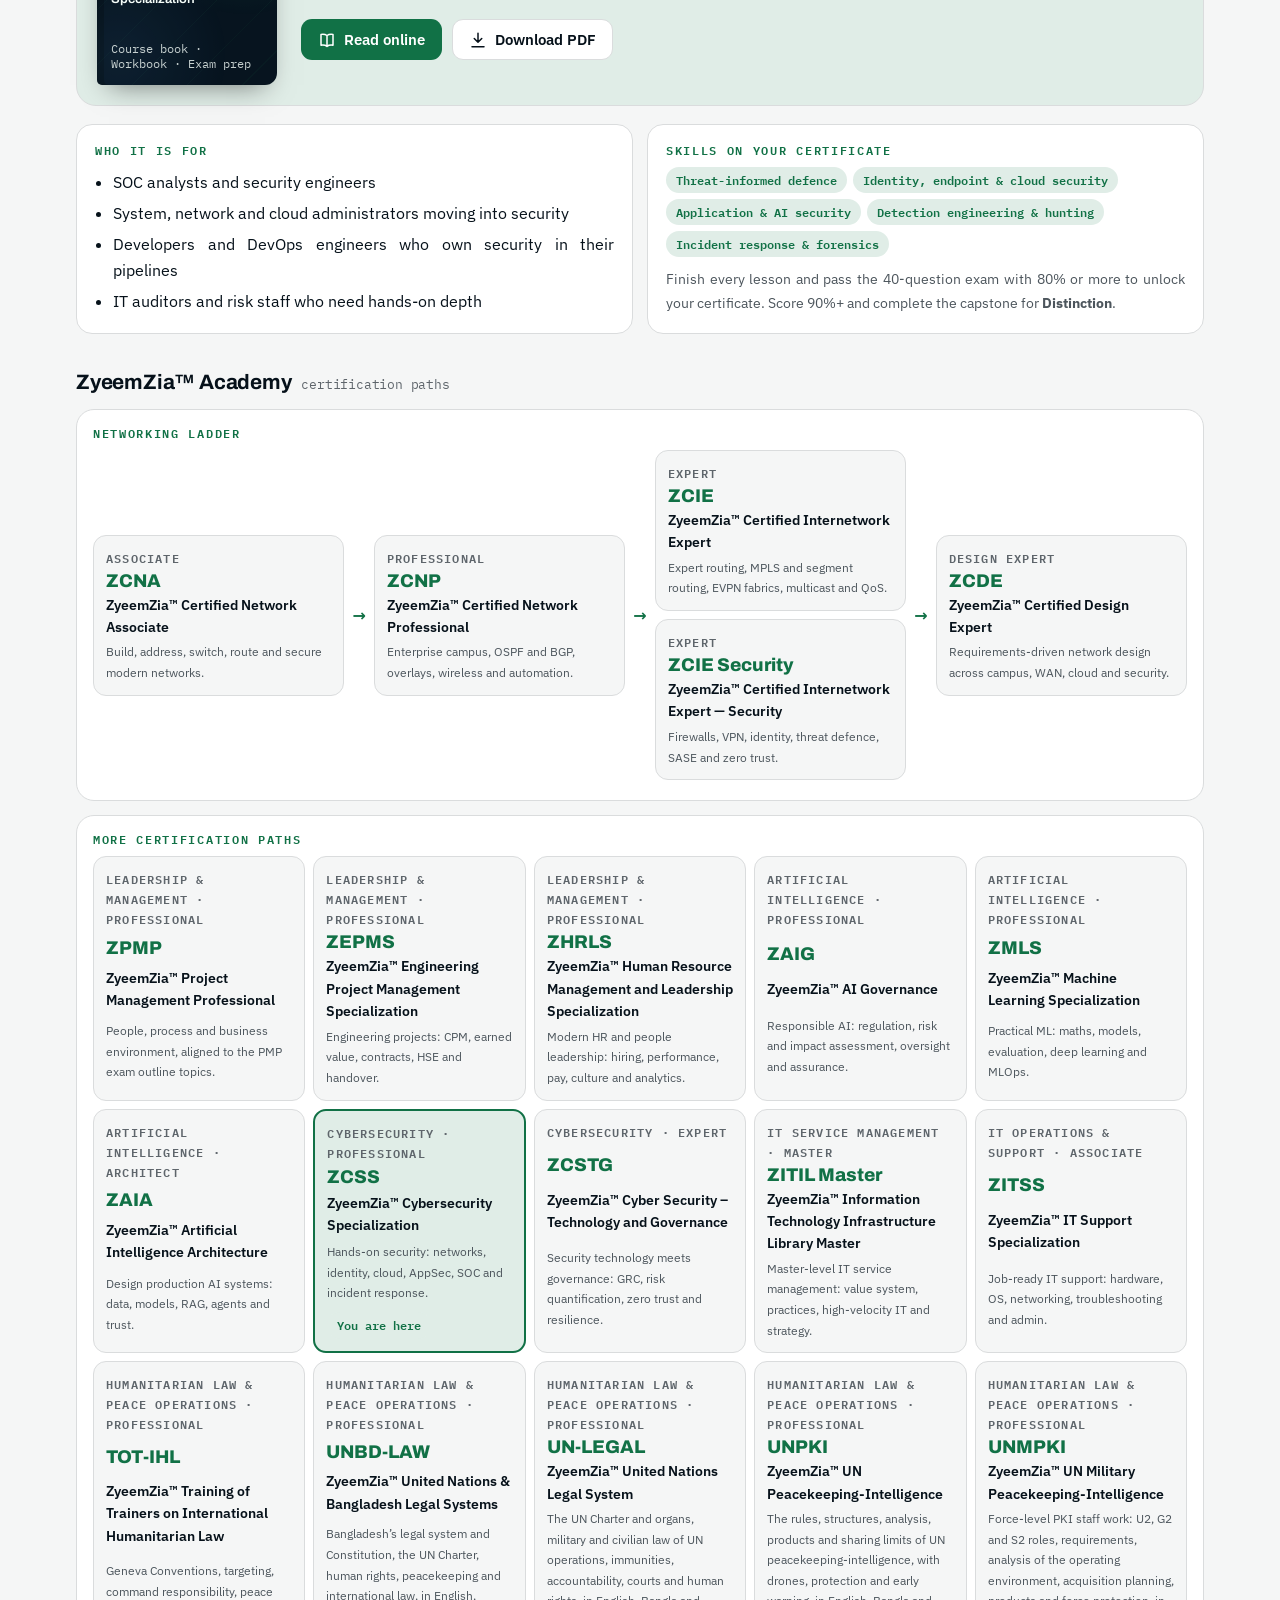
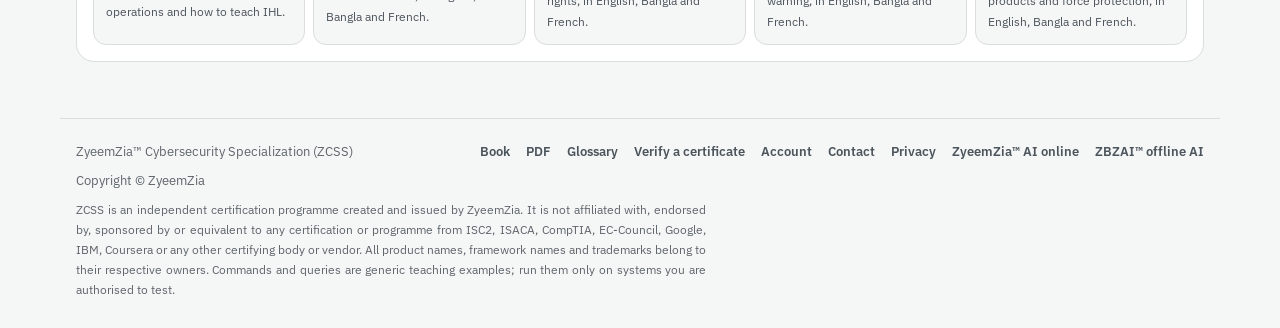
==== commit 8a36edcf: "Footer: ZyeemZia AI online and ZBZAI offline AI links side by side" ====
--- a/index.html
+++ b/index.html
@@ -24,7 +24,7 @@
 <link rel="stylesheet" href="theme.css?v=3387e6bf4c">
 <link rel="preload" href="fonts/IBMPlexSans-400-latin-a68a20.woff2" as="font" type="font/woff2" crossorigin>
 <link rel="preload" href="fonts/Archivo-600-latin-79dc5e.woff2" as="font" type="font/woff2" crossorigin>
-<link rel="stylesheet" href="app.css?v=af9be1b363">
+<link rel="stylesheet" href="app.css?v=2059a68e38">
 </head>
 <body>
 <header class="topbar">
@@ -43,7 +43,7 @@
 </header>
 <main id="view" class="view" tabindex="-1"><div class="boot" aria-label="Loading the course"><i></i><i></i><i></i></div></main>
 <footer class="site-foot">
-  <div class="row"><span>ZyeemZia™ Cybersecurity Specialization (ZCSS)</span><span style="display:flex;gap:16px;flex-wrap:wrap"><a href="book.html" target="_blank" rel="noopener">Book</a><a href="ZCSS-Book.pdf" download>PDF</a><a href="#glossary">Glossary</a><a href="#verify/">Verify a certificate</a><a href="#account">Account</a><a href="#contact">Contact</a><a href="privacy.html">Privacy</a><a href="https://zbzai.zyeemzia.com/" target="_blank" rel="noopener">ZBZAI™ offline AI</a></span><span>Copyright © ZyeemZia</span></div>
+  <div class="row"><span>ZyeemZia™ Cybersecurity Specialization (ZCSS)</span><span style="display:flex;gap:16px;flex-wrap:wrap"><a href="book.html" target="_blank" rel="noopener">Book</a><a href="ZCSS-Book.pdf" download>PDF</a><a href="#glossary">Glossary</a><a href="#verify/">Verify a certificate</a><a href="#account">Account</a><a href="#contact">Contact</a><a href="privacy.html">Privacy</a><a href="https://ai.zyeemzia.com/" target="_blank" rel="noopener">ZyeemZia™ AI online</a><a href="https://zbzai.zyeemzia.com/" target="_blank" rel="noopener">ZBZAI™ offline AI</a></span><span>Copyright © ZyeemZia</span></div>
   <p class="disc" id="disc"></p>
 </footer>
 <nav class="tabbar" id="tabbar" aria-label="Main mobile"></nav>
--- a/app.css
+++ b/app.css
@@ -1,6 +1,8 @@
 /* ZyeemZia certification engine — site styles. Colours and faces come from theme.css (per track). */
 /* Form controls use the page font; browsers otherwise fall back to Arial. */
 button, input, select, textarea { font-family: inherit; }
+/* Small print never drops below 12px on screen. */
+small { font-size: max(12px, .85em); }
 * { box-sizing: border-box; }
 [hidden] { display: none !important; }
 html { -webkit-text-size-adjust: 100%; }
@@ -12,7 +14,7 @@
 p { margin: 0; }
 code { font: .9em var(--f-mono); background: var(--surface-2); padding: 1px 6px; border-radius: 5px; }
 .muted { color: var(--ink-2); }
-.eyebrow { font: 600 .75rem/1.2 var(--f-mono); letter-spacing: .14em; text-transform: uppercase; color: var(--accent); }
+.eyebrow { font: 600 max(12px, .75rem)/1.2 var(--f-mono); letter-spacing: .14em; text-transform: uppercase; color: var(--accent); }
 
 /* ---------- chrome ---------- */
 .topbar { position: sticky; top: 0; padding-top: env(safe-area-inset-top, 0px); z-index: 30; background: color-mix(in srgb, var(--bg) 88%, transparent); backdrop-filter: blur(10px) saturate(1.3); -webkit-backdrop-filter: blur(10px) saturate(1.3); border-bottom: 1px solid var(--line); }
@@ -22,7 +24,7 @@
 .brand-mark i { font-style: normal; color: var(--accent); }
 .brand-text { display: flex; flex-direction: column; line-height: 1.15; }
 .brand-text b { font: 700 .92rem var(--f-display); }
-.brand-text small { font: 500 .75rem var(--f-mono); color: var(--ink-2); letter-spacing: .04em; }
+.brand-text small { font: 500 max(12px, .75rem) var(--f-mono); color: var(--ink-2); letter-spacing: .04em; }
 .mainnav { display: flex; gap: 2px; margin-left: 8px; }
 .mainnav a { text-decoration: none; color: var(--ink-2); padding: 7px 10px; border-radius: 9px; font-weight: 500; font-size: .93rem; white-space: nowrap; display: inline-flex; gap: 6px; align-items: center; }
 .mainnav a:hover { background: var(--surface-2); color: var(--ink); }
@@ -40,7 +42,7 @@
 .site-foot { max-width: 1160px; margin: 0 auto; padding-block: 22px 28px; padding-left: max(16px, env(safe-area-inset-left, 0px)); padding-right: max(16px, env(safe-area-inset-right, 0px)); border-top: 1px solid var(--line); color: var(--ink-3); font-size: .82rem; display: grid; gap: 8px; }
 .site-foot .row { display: flex; gap: 8px 18px; flex-wrap: wrap; justify-content: space-between; }
 .site-foot a { color: var(--ink-2); text-decoration: none; font-weight: 600; }
-.site-foot .disc { font-size: .76rem; max-width: 90ch; }
+.site-foot .disc { font-size: max(12px, .76rem); max-width: 90ch; }
 
 /* ---------- common ---------- */
 .btn { display: inline-flex; align-items: center; justify-content: center; gap: 8px; border: 1px solid var(--line); background: var(--surface); color: var(--ink); padding: 10px 16px; border-radius: 11px; cursor: pointer; font-weight: 600; text-decoration: none; font-size: .95rem; line-height: 1.25; }
@@ -51,7 +53,7 @@
 .btn-ghost { background: none; border-color: transparent; color: var(--ink-2); }
 .btn-sm { padding: 6px 11px; font-size: .85rem; border-radius: 9px; }
 .btn[disabled] { opacity: .45; cursor: not-allowed; }
-.chip { display: inline-flex; align-items: center; gap: 5px; padding: 3px 10px; border-radius: 999px; font: 600 .76rem var(--f-mono); background: var(--surface-2); color: var(--ink-2); white-space: nowrap; }
+.chip { display: inline-flex; align-items: center; gap: 5px; padding: 3px 10px; border-radius: 999px; font: 600 max(12px, .76rem) var(--f-mono); background: var(--surface-2); color: var(--ink-2); white-space: nowrap; }
 .chip.ok { background: var(--good-soft); color: var(--good); }
 .chip.acc { background: var(--accent-soft); color: var(--accent); }
 .chips { display: flex; flex-wrap: wrap; gap: 6px; }
@@ -78,14 +80,14 @@
 .hero-stats { display: flex; gap: 22px; flex-wrap: wrap; margin-top: 24px; }
 .hero-stats div { display: grid; }
 .hero-stats b { font: 800 1.5rem var(--f-display); color: var(--hero-ink); font-variant-numeric: tabular-nums; }
-.hero-stats span { font: 500 .75rem var(--f-mono); color: var(--hero-ink-2); text-transform: uppercase; letter-spacing: .08em; }
+.hero-stats span { font: 500 max(12px, .75rem) var(--f-mono); color: var(--hero-ink-2); text-transform: uppercase; letter-spacing: .08em; }
 .hero-sig { display: grid; justify-items: center; gap: 8px; }
 .hero-sig .sg { width: 100%; max-width: 360px; height: auto; }
-.hero-sig figcaption { font: 500 .78rem var(--f-mono); color: var(--hero-ink-2); text-align: center; }
+.hero-sig figcaption { font: 500 max(12px, .78rem) var(--f-mono); color: var(--hero-ink-2); text-align: center; }
 
 .path { display: grid; grid-template-columns: repeat(4, minmax(0, 1fr)); gap: 12px; margin-top: 18px; }
 .path-step { padding: 16px; border-radius: 16px; background: var(--surface); border: 1px solid var(--line); display: grid; gap: 6px; position: relative; }
-.path-step .n { font: 700 .75rem var(--f-mono); color: var(--ink-3); }
+.path-step .n { font: 700 max(12px, .75rem) var(--f-mono); color: var(--ink-3); }
 .path-step b { font: 700 1.02rem var(--f-display); }
 .path-step small { color: var(--ink-2); font-size: .85rem; }
 .path-step.done { border-color: var(--good); }
@@ -99,7 +101,7 @@
 .mod-num { font: 800 1.6rem/1 var(--f-display); color: var(--accent); }
 .mod-card h3 { font-size: 1.02rem; }
 .mod-card p { font-size: .86rem; color: var(--ink-2); }
-.mod-card .meta { display: flex; justify-content: space-between; font: 500 .75rem var(--f-mono); color: var(--ink-3); }
+.mod-card .meta { display: flex; justify-content: space-between; font: 500 max(12px, .75rem) var(--f-mono); color: var(--ink-3); }
 .book-banner { display: grid; grid-template-columns: 180px minmax(0, 1fr); gap: 24px; align-items: center; padding: 20px; border-radius: 20px; background: var(--accent-soft); border: 1px solid var(--line); margin-top: 18px; }
 .bb-cover { aspect-ratio: 3/4; border-radius: 5px 12px 12px 5px; background: var(--hero-bg); color: var(--hero-ink); padding: 14px; display: flex; flex-direction: column; justify-content: space-between; text-decoration: none; box-shadow: inset 7px 0 0 rgba(0,0,0,.25), 0 12px 26px -12px rgba(0,0,0,.5); position: relative; overflow: hidden; transition: transform .2s; }
 .bb-cover:hover { transform: rotate(-2deg) translateY(-3px); }
@@ -107,7 +109,7 @@
 .bb-cover > *:not(.motif) { position: relative; }
 .bb-cover b { font: 800 1.9rem/1 var(--f-display); color: var(--hero-accent); }
 .bb-cover span { font: 600 .82rem/1.3 var(--f-display); }
-.bb-cover small { font: 500 .75rem var(--f-mono); opacity: .8; }
+.bb-cover small { font: 500 max(12px, .75rem) var(--f-mono); opacity: .8; }
 .bb-text { display: grid; gap: 8px; min-width: 0; }
 .bb-text h2 { font-size: 1.35rem; }
 .two { display: grid; grid-template-columns: minmax(0, 1fr) minmax(0, 1fr); gap: 14px; }
@@ -138,7 +140,7 @@
 .blk-title { font-size: 1.12rem; margin-bottom: 8px; }
 .b-text { font-size: 1.04rem; }
 .callout { padding: 14px 16px; border-radius: 14px; border-left: 4px solid var(--c); background: color-mix(in srgb, var(--c) 9%, var(--surface)); }
-.callout .ct { font: 700 .75rem var(--f-mono); letter-spacing: .12em; text-transform: uppercase; color: var(--c); display: block; margin-bottom: 4px; }
+.callout .ct { font: 700 max(12px, .75rem) var(--f-mono); letter-spacing: .12em; text-transform: uppercase; color: var(--c); display: block; margin-bottom: 4px; }
 .callout b.h { display: block; font-family: var(--f-display); margin-bottom: 2px; }
 .callout.insight { --c: var(--accent-2); } .callout.warning { --c: var(--bad); } .callout.example { --c: var(--good); } .callout.pro { --c: var(--accent); } .callout.definition { --c: var(--ink-2); }
 .keypoints { padding: 16px 18px; border-radius: 14px; background: var(--surface); border: 1px solid var(--line); }
@@ -148,7 +150,7 @@
 .tbl { overflow-x: auto; border: 1px solid var(--line); border-radius: 14px; background: var(--surface); }
 table { width: 100%; border-collapse: collapse; font-size: .93rem; }
 th, td { text-align: left; padding: 9px 12px; border-bottom: 1px solid var(--line); vertical-align: top; }
-th { background: var(--surface-2); font: 600 .78rem var(--f-mono); letter-spacing: .04em; color: var(--ink-2); text-transform: uppercase; }
+th { background: var(--surface-2); font: 600 max(12px, .78rem) var(--f-mono); letter-spacing: .04em; color: var(--ink-2); text-transform: uppercase; }
 tr:last-child td { border-bottom: 0; }
 .steps { margin: 0; padding: 0; list-style: none; counter-reset: st; display: grid; gap: 10px; }
 .steps li { counter-increment: st; display: grid; grid-template-columns: 38px minmax(0, 1fr); gap: 12px; padding: 12px 14px; border-radius: 14px; background: var(--surface); border: 1px solid var(--line); }
@@ -170,7 +172,7 @@
 .flow-i + .flow-i::after { content: ""; position: absolute; left: -7px; top: calc(50% - 4px); border: 5px solid transparent; border-left-color: var(--accent); }
 .flow-i b { font: 700 .92rem var(--f-display); }
 .flow-i span { font-size: .82rem; color: var(--ink-2); }
-.flow-i .k { font: 700 .75rem var(--f-mono); color: var(--accent); }
+.flow-i .k { font: 700 max(12px, .75rem) var(--f-mono); color: var(--accent); }
 .layers { display: grid; gap: 6px; }
 .layer { display: grid; grid-template-columns: 170px minmax(0, 1fr); border-radius: 12px; overflow: hidden; border: 1px solid var(--line); background: var(--surface); }
 .layer > b { background: color-mix(in srgb, var(--accent) calc(var(--d) * 1%), var(--surface)); color: var(--ink); padding: 10px 12px; font: 700 .88rem var(--f-display); display: flex; align-items: center; }
@@ -178,7 +180,7 @@
 .layer .parts span { font: 500 .8rem var(--f-mono); padding: 3px 9px; border-radius: 7px; background: var(--surface-2); border: 1px solid var(--line); }
 .formula { display: grid; grid-template-columns: repeat(auto-fill, minmax(230px, 1fr)); gap: 10px; }
 .fm { padding: 14px; border-radius: 14px; background: var(--surface); border: 1px solid var(--line); display: grid; gap: 4px; }
-.fm small { font: 600 .75rem var(--f-mono); color: var(--ink-3); text-transform: uppercase; letter-spacing: .08em; }
+.fm small { font: 600 max(12px, .75rem) var(--f-mono); color: var(--ink-3); text-transform: uppercase; letter-spacing: .08em; }
 .fm code { font-size: 1rem; background: var(--accent-soft); color: var(--ink); padding: 6px 10px; justify-self: start; max-width: 100%; overflow-wrap: anywhere; white-space: normal; }
 .fm p { font-size: .88rem; color: var(--ink-2); }
 .case { border-radius: 16px; border: 1px solid var(--line); background: var(--surface); overflow: hidden; }
@@ -220,7 +222,7 @@
 .opts { display: grid; gap: 8px; }
 .opt { text-align: left; border: 1.5px solid var(--line); background: var(--bg); border-radius: 12px; padding: 11px 14px; cursor: pointer; display: grid; grid-template-columns: 28px minmax(0, 1fr); gap: 10px; align-items: start; }
 .opt:hover:not([disabled]) { border-color: var(--accent); }
-.opt .k { width: 26px; height: 26px; border-radius: 50%; background: var(--surface-2); display: grid; place-items: center; font: 700 .78rem var(--f-mono); }
+.opt .k { width: 26px; height: 26px; border-radius: 50%; background: var(--surface-2); display: grid; place-items: center; font: 700 max(12px, .78rem) var(--f-mono); }
 .opt.ok { border-color: var(--good); background: var(--good-soft); } .opt.ok .k { background: var(--good); color: var(--on-status, #fff); }
 .opt.no { border-color: var(--bad); background: var(--bad-soft); } .opt.no .k { background: var(--bad); color: var(--on-status, #fff); }
 .opt.sel { border-color: var(--accent); background: var(--accent-soft); } .opt.sel .k { background: var(--accent); color: var(--accent-ink); }
@@ -237,7 +239,7 @@
 .exam-bar { position: sticky; top: calc(env(safe-area-inset-top, 0px) + 62px); z-index: 5; display: flex; justify-content: space-between; align-items: center; gap: 10px; flex-wrap: wrap; padding: 10px 14px; border-radius: 14px; background: var(--surface); border: 1px solid var(--line); font: 600 .9rem var(--f-mono); }
 .timer.low { color: var(--bad); }
 .qmap { display: grid; grid-template-columns: repeat(auto-fill, minmax(34px, 1fr)); gap: 5px; }
-.qmap button { height: 32px; border-radius: 8px; border: 1px solid var(--line); background: var(--bg); cursor: pointer; font: 600 .78rem var(--f-mono); }
+.qmap button { height: 32px; border-radius: 8px; border: 1px solid var(--line); background: var(--bg); cursor: pointer; font: 600 max(12px, .78rem) var(--f-mono); }
 .qmap button.ans { background: var(--accent-soft); border-color: var(--accent); }
 .qmap button.flag { box-shadow: inset 0 -3px 0 var(--warn); }
 .qmap button.cur { outline: 2px solid var(--ink); }
@@ -260,7 +262,7 @@
 .req-i .st { width: 26px; height: 26px; border-radius: 50%; display: grid; place-items: center; background: var(--surface-2); color: var(--ink-3); font-weight: 800; }
 .req-i.ok .st { background: var(--good); color: var(--on-status, #fff); }
 .cert-tools { display: flex; gap: 10px; flex-wrap: wrap; align-items: end; margin: 16px 0; }
-.cert-tools label { display: grid; gap: 4px; font: 600 .78rem var(--f-mono); color: var(--ink-2); flex: 1 1 260px; }
+.cert-tools label { display: grid; gap: 4px; font: 600 max(12px, .78rem) var(--f-mono); color: var(--ink-2); flex: 1 1 260px; }
 .cert-tools input { padding: 11px 14px; border-radius: 11px; border: 1px solid var(--line); background: var(--surface); color: var(--ink); font: 16px var(--f-body); }
 .cert-canvas { width: 100%; height: auto; border-radius: 14px; box-shadow: 0 16px 40px -18px rgba(0,0,0,.45); display: block; }
 .cred { font: 600 .9rem var(--f-mono); }
@@ -313,7 +315,7 @@
 @media (max-width: 860px) {
   .mainnav { display: none; }
   .tabbar { display: grid; grid-template-columns: repeat(5, minmax(0, 1fr)); position: fixed; left: 0; right: 0; bottom: 0; z-index: 40; background: var(--surface); border-top: 1px solid var(--line); padding-bottom: env(safe-area-inset-bottom, 0px); padding-left: env(safe-area-inset-left, 0px); padding-right: env(safe-area-inset-right, 0px); }
-  .tabbar a { display: flex; flex-direction: column; align-items: center; gap: 2px; padding: 8px 2px 7px; text-decoration: none; color: var(--ink-2); font-size: .75rem; font-weight: 600; }
+  .tabbar a { display: flex; flex-direction: column; align-items: center; gap: 2px; padding: 8px 2px 7px; text-decoration: none; color: var(--ink-2); font-size: max(12px, .75rem); font-weight: 600; }
   .tabbar a[aria-current="page"] { color: var(--accent); }
   .site-foot { padding-bottom: calc(84px + env(safe-area-inset-bottom, 0px)); }
   .toast { bottom: calc(80px + env(safe-area-inset-bottom, 0px)); }
@@ -344,7 +346,7 @@
 
 /* ---------- CLI labs ---------- */
 .cli-win { border-radius: 14px; overflow: hidden; border: 1px solid #1f2633; background: #0d1117; box-shadow: 0 10px 24px -16px rgba(0,0,0,.6); }
-.cli-bar { display: flex; align-items: center; gap: 7px; padding: 8px 12px; background: #161b22; color: #9da7b3; font: 600 .78rem var(--f-mono); }
+.cli-bar { display: flex; align-items: center; gap: 7px; padding: 8px 12px; background: #161b22; color: #9da7b3; font: 600 max(12px, .78rem) var(--f-mono); }
 .cli-bar i { width: 11px; height: 11px; border-radius: 50%; background: #ff5f56; } .cli-bar i:nth-child(2) { background: #ffbd2e; } .cli-bar i:nth-child(3) { background: #27c93f; }
 .cli-bar span { margin-left: 8px; flex: 1; min-width: 0; overflow: hidden; text-overflow: ellipsis; white-space: nowrap; }
 .cli-bar .cli-copy { background: #21262d; color: #c9d1d9; border-color: #30363d; }
@@ -353,11 +355,11 @@
 .cli-note { font-size: .88rem; color: var(--ink-2); margin-top: 6px; }
 /* ---------- subnet calculator ---------- */
 .tool-subnet { padding: 18px; border-radius: 16px; border: 2px solid var(--accent-2); background: var(--surface); display: grid; gap: 12px; }
-.sn-in { display: grid; gap: 4px; font: 600 .78rem var(--f-mono); color: var(--ink-2); max-width: 340px; }
+.sn-in { display: grid; gap: 4px; font: 600 max(12px, .78rem) var(--f-mono); color: var(--ink-2); max-width: 340px; }
 .sn-in input { padding: 11px 14px; border-radius: 11px; border: 1px solid var(--line); background: var(--bg); color: var(--ink); font: 600 1.05rem var(--f-mono); }
 .sn-grid { display: grid; grid-template-columns: repeat(auto-fill, minmax(170px, 1fr)); gap: 8px; }
 .sn-grid div { padding: 10px 12px; border-radius: 10px; background: var(--surface-2); display: grid; gap: 2px; min-width: 0; }
-.sn-grid small { font: 600 .75rem var(--f-mono); color: var(--ink-3); text-transform: uppercase; letter-spacing: .06em; }
+.sn-grid small { font: 600 max(12px, .75rem) var(--f-mono); color: var(--ink-3); text-transform: uppercase; letter-spacing: .06em; }
 .sn-grid b { font: 600 .95rem var(--f-mono); overflow-wrap: anywhere; }
 /* ---------- academy ladder ---------- */
 .academy { display: grid; grid-template-columns: minmax(0, 2.4fr) minmax(0, 1fr); gap: 14px; }
@@ -374,9 +376,9 @@
 .ac-card.soon b { color: var(--ink-2); }
 .ac-card.soon .chip { justify-self: start; }
 .ac-card b { font: 800 1.15rem var(--f-display); color: var(--accent); }
-.ac-lv { font: 600 .75rem var(--f-mono); text-transform: uppercase; letter-spacing: .1em; color: var(--ink-3); }
+.ac-lv { font: 600 max(12px, .75rem) var(--f-mono); text-transform: uppercase; letter-spacing: .1em; color: var(--ink-3); }
 .ac-n { font-size: .85rem; font-weight: 600; }
-.ac-card small { font-size: .78rem; color: var(--ink-2); }
+.ac-card small { font-size: max(12px, .78rem); color: var(--ink-2); }
 .ac-card .chip { justify-self: start; margin-top: 4px; }
 @media (max-width: 860px) { .academy { grid-template-columns: 1fr; } }
 /* ---------- new signature diagrams ---------- */
@@ -431,7 +433,7 @@
 .cert-name { flex: 1 1 100%; margin: 0; }
 .vf-big { font-size: clamp(2.2rem, 7vw, 3.4rem); }
 dl.vf { display: grid; grid-template-columns: max-content minmax(0, 1fr); gap: 10px 20px; margin: 0; }
-dl.vf dt { font: 600 .78rem var(--f-mono); color: var(--ink-3); text-transform: uppercase; letter-spacing: .04em; padding-top: 3px; }
+dl.vf dt { font: 600 max(12px, .78rem) var(--f-mono); color: var(--ink-3); text-transform: uppercase; letter-spacing: .04em; padding-top: 3px; }
 dl.vf dd { margin: 0; font-weight: 600; overflow-wrap: anywhere; }
 @media (max-width: 560px) { dl.vf { grid-template-columns: minmax(0, 1fr); gap: 2px; } dl.vf dd { margin-bottom: 10px; } }
 
@@ -525,7 +527,7 @@
 .tl::before { content: ""; position: absolute; left: 6px; right: 6px; top: 7px; height: 3px; border-radius: 3px; background: linear-gradient(90deg, var(--accent), var(--accent-2)); }
 .tl li { position: relative; min-width: 0; }
 .tl li::before { content: ""; position: absolute; top: -21px; left: 0; width: 11px; height: 11px; border-radius: 50%; background: var(--surface); border: 3px solid var(--accent); }
-.tl-when { display: block; font: 700 .75rem var(--f-mono); letter-spacing: .06em; color: var(--accent); text-transform: uppercase; }
+.tl-when { display: block; font: 700 max(12px, .75rem) var(--f-mono); letter-spacing: .06em; color: var(--accent); text-transform: uppercase; }
 .tl b { display: block; font-family: var(--f-display); font-size: .95rem; line-height: 1.3; margin: 2px 0 3px; }
 .tl p { margin: 0; font-size: .86rem; color: var(--ink-2); line-height: 1.45; }
 .tl.tl-v { grid-template-columns: minmax(0, 1fr); padding: 0 0 0 26px; gap: 12px; }
@@ -534,13 +536,13 @@
 /* matrix */
 .mx { display: grid; grid-template-columns: 26px minmax(0, 1fr); gap: 6px 8px; }
 .mx-y { display: flex; align-items: center; justify-content: center; }
-.mx-y span { writing-mode: vertical-rl; transform: rotate(180deg); font: 700 .75rem var(--f-mono); letter-spacing: .1em; text-transform: uppercase; color: var(--ink-3); white-space: nowrap; }
+.mx-y span { writing-mode: vertical-rl; transform: rotate(180deg); font: 700 max(12px, .75rem) var(--f-mono); letter-spacing: .1em; text-transform: uppercase; color: var(--ink-3); white-space: nowrap; }
 .mx-grid { display: grid; grid-template-columns: minmax(0, 1fr) minmax(0, 1fr); gap: 8px; }
 .mx-q { border: 1px solid var(--line); border-radius: 12px; padding: 12px 14px; background: var(--surface-2); min-width: 0; }
 .mx-q.q1 { background: var(--accent-soft); border-color: var(--accent); }
 .mx-q b { display: block; font-family: var(--f-display); font-size: .95rem; margin-bottom: 4px; }
 .mx-q ul { margin: 0; padding-left: 1.1em; font-size: .86rem; color: var(--ink-2); line-height: 1.45; }
-.mx-x { grid-column: 2; text-align: center; font: 700 .75rem var(--f-mono); letter-spacing: .1em; text-transform: uppercase; color: var(--ink-3); }
+.mx-x { grid-column: 2; text-align: center; font: 700 max(12px, .75rem) var(--f-mono); letter-spacing: .1em; text-transform: uppercase; color: var(--ink-3); }
 /* tree */
 .tree, .tree ul { list-style: none; margin: 0; padding: 0; display: flex; justify-content: center; }
 /* as wide as the space allows, never narrower than its words; wider trees scroll from the left edge */
@@ -557,7 +559,7 @@
 .tree > li { padding-top: 0; } .tree > li::before, .tree > li::after { display: none; }
 .tr-n { border: 1px solid var(--line); background: var(--surface-2); border-radius: 10px; padding: 8px 10px; text-align: center; max-width: 230px; }
 .tr-n b { display: block; font-family: var(--f-display); font-size: .88rem; line-height: 1.25; }
-.tr-n span { display: block; font-size: .76rem; color: var(--ink-2); line-height: 1.35; margin-top: 2px; }
+.tr-n span { display: block; font-size: max(12px, .76rem); color: var(--ink-2); line-height: 1.35; margin-top: 2px; }
 .tr-n.d0 { background: var(--accent); border-color: transparent; } .tr-n.d0 b, .tr-n.d0 span { color: var(--accent-ink); }
 .tr-n.d1 { background: var(--accent-soft); border-color: var(--accent); }
 @media (max-width: 700px) {
@@ -579,4 +581,4 @@
   .tree > li::before, .tree > li::after { display: none !important; }
   .tr-n { display: inline-block; text-align: left; max-width: 100%; }
 }
-.fig:has(.fig-scroll.more)::after { content: "↔  Swipe sideways to see the whole diagram"; display: block; margin-top: 8px; font: 600 .75rem var(--f-mono); letter-spacing: .04em; color: var(--ink-3); }
+.fig:has(.fig-scroll.more)::after { content: "↔  Swipe sideways to see the whole diagram"; display: block; margin-top: 8px; font: 600 max(12px, .75rem) var(--f-mono); letter-spacing: .04em; color: var(--ink-3); }
